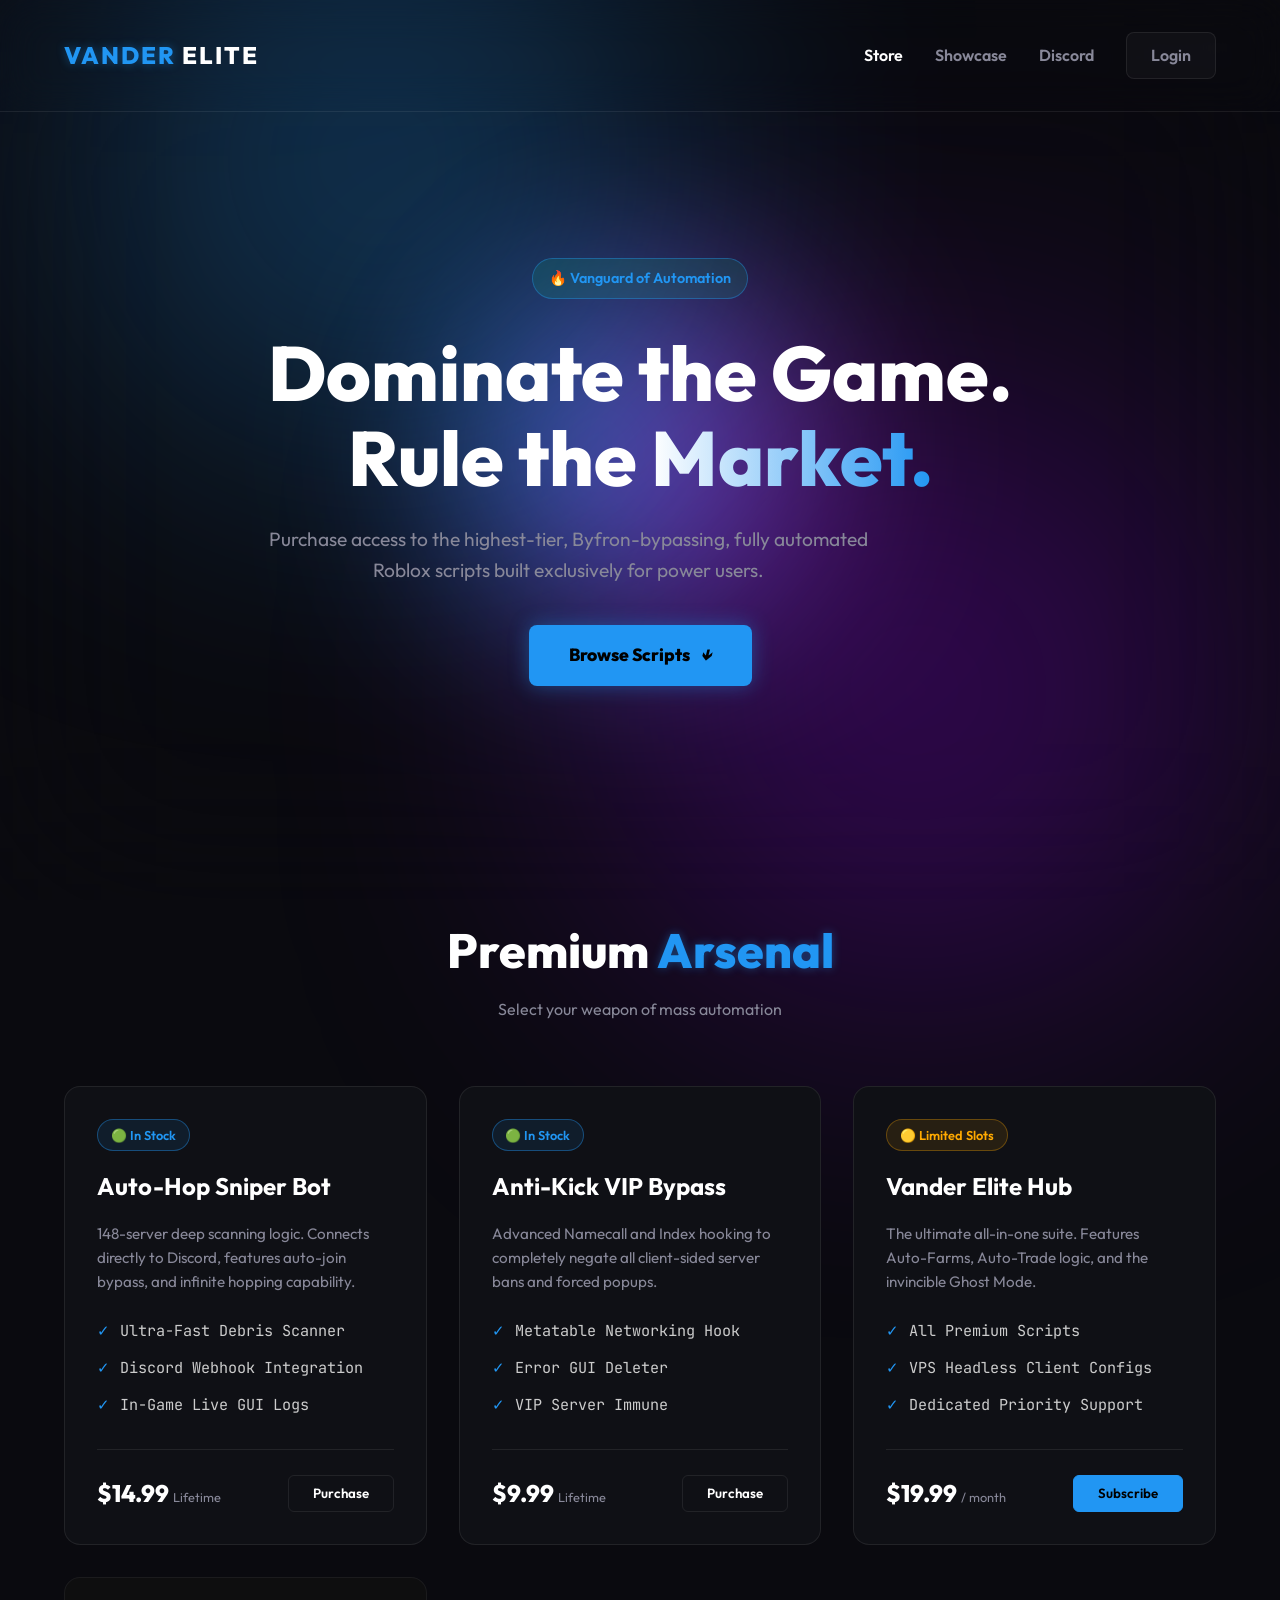
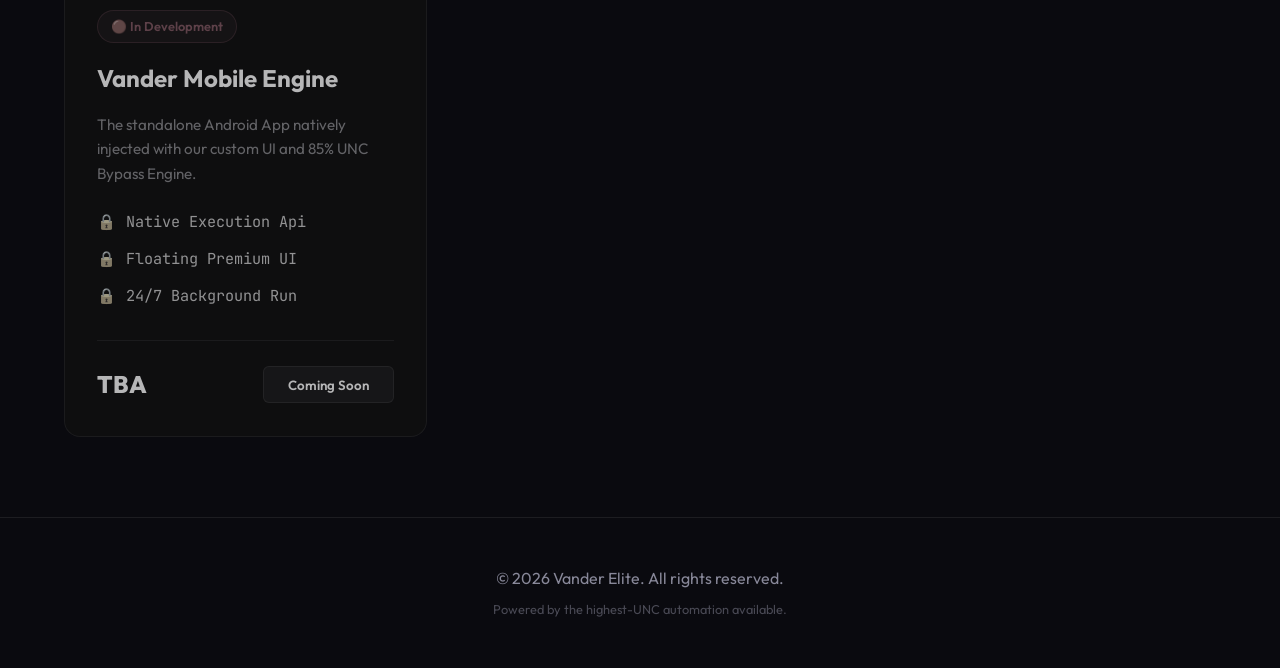
==== index.html @ c8390b29 "Uploaded Vander Store website" ====
<!DOCTYPE html>
<html lang="en">

<head>
    <meta charset="UTF-8">
    <meta name="viewport" content="width=device-width, initial-scale=1.0">
    <title>Vander Elite | Premium Scripts</title>
    <link rel="stylesheet" href="style.css">
    <link
        href="https://fonts.googleapis.com/css2?family=Outfit:wght@300;400;600;800&family=JetBrains+Mono:wght@400;700&display=swap"
        rel="stylesheet">
</head>

<body>

    <!-- Dynamic Background Elements -->
    <div id="blob"></div>
    <div id="blur"></div>

    <div class="bg-orb orb-1"></div>
    <div class="bg-orb orb-2"></div>

    <nav class="navbar">
        <div class="nav-logo">
            <span class="highlight">VANDER</span> ELITE
        </div>
        <div class="nav-links">
            <a href="#" class="active">Store</a>
            <a href="#">Showcase</a>
            <a href="#">Discord</a>
            <a href="#" class="btn-login">Login</a>
        </div>
    </nav>

    <header class="hero">
        <div class="hero-content">
            <div class="badge">🔥 Vanguard of Automation</div>
            <h1>Dominate the Game. <br> Rule the <span class="gradient-text">Market.</span></h1>
            <p>Purchase access to the highest-tier, Byfron-bypassing, fully automated Roblox scripts built exclusively
                for power users.</p>
            <div class="hero-buttons">
                <a href="#store" class="btn-primary">Browse Scripts <i class="arrow">↓</i></a>
            </div>
        </div>
    </header>

    <section id="store" class="store-section">
        <div class="section-title">
            <h2>Premium <span class="highlight">Arsenal</span></h2>
            <p>Select your weapon of mass automation</p>
        </div>

        <div class="script-grid">
            <!-- Product Card 1 -->
            <div class="script-card">
                <div class="card-glow"></div>
                <div class="card-content">
                    <div class="card-header">
                        <span class="status pulse">🟢 In Stock</span>
                        <h3>Auto-Hop Sniper Bot</h3>
                    </div>
                    <p class="description">148-server deep scanning logic. Connects directly to Discord, features
                        auto-join bypass, and infinite hopping capability.</p>
                    <ul class="features">
                        <li><span>✓</span> Ultra-Fast Debris Scanner</li>
                        <li><span>✓</span> Discord Webhook Integration</li>
                        <li><span>✓</span> In-Game Live GUI Logs</li>
                    </ul>
                    <div class="card-footer">
                        <span class="price">$14.99 <small>Lifetime</small></span>
                        <button class="btn-buy">Purchase</button>
                    </div>
                </div>
            </div>

            <!-- Product Card 2 -->
            <div class="script-card">
                <div class="card-glow"></div>
                <div class="card-content">
                    <div class="card-header">
                        <span class="status pulse">🟢 In Stock</span>
                        <h3>Anti-Kick VIP Bypass</h3>
                    </div>
                    <p class="description">Advanced Namecall and Index hooking to completely negate all client-sided
                        server bans and forced popups.</p>
                    <ul class="features">
                        <li><span>✓</span> Metatable Networking Hook</li>
                        <li><span>✓</span> Error GUI Deleter</li>
                        <li><span>✓</span> VIP Server Immune</li>
                    </ul>
                    <div class="card-footer">
                        <span class="price">$9.99 <small>Lifetime</small></span>
                        <button class="btn-buy">Purchase</button>
                    </div>
                </div>
            </div>

            <!-- Product Card 3 -->
            <div class="script-card premium">
                <div class="card-glow"></div>
                <div class="card-content">
                    <div class="card-header">
                        <span class="status warning">🟡 Limited Slots</span>
                        <h3>Vander Elite Hub</h3>
                    </div>
                    <p class="description">The ultimate all-in-one suite. Features Auto-Farms, Auto-Trade logic, and the
                        invincible Ghost Mode.</p>
                    <ul class="features">
                        <li><span>✓</span> All Premium Scripts</li>
                        <li><span>✓</span> VPS Headless Client Configs</li>
                        <li><span>✓</span> Dedicated Priority Support</li>
                    </ul>
                    <div class="card-footer">
                        <span class="price">$19.99 <small>/ month</small></span>
                        <button class="btn-buy premium-btn">Subscribe</button>
                    </div>
                </div>
            </div>

            <!-- Product Card 4 -->
            <div class="script-card locked">
                <div class="card-glow"></div>
                <div class="card-content">
                    <div class="card-header">
                        <span class="status red">🔴 In Development</span>
                        <h3>Vander Mobile Engine</h3>
                    </div>
                    <p class="description">The standalone Android App natively injected with our custom UI and 85% UNC
                        Bypass Engine.</p>
                    <ul class="features">
                        <li><span>🔒</span> Native Execution Api</li>
                        <li><span>🔒</span> Floating Premium UI</li>
                        <li><span>🔒</span> 24/7 Background Run</li>
                    </ul>
                    <div class="card-footer">
                        <span class="price">TBA</span>
                        <button class="btn-buy disabled">Coming Soon</button>
                    </div>
                </div>
            </div>

        </div>
    </section>

    <footer>
        <div class="footer-content">
            <p>&copy; 2026 Vander Elite. All rights reserved.</p>
            <p class="disclaimer">Powered by the highest-UNC automation available.</p>
        </div>
    </footer>

    <script src="script.js"></script>
</body>

</html>
---- style.css ----
:root {
    --bg-main: #0a0a0f;
    --bg-secondary: #0f1015;
    --primary: #2196f3;
    --primary-glow: rgba(33, 150, 243, 0.4);
    --secondary: #9c27b0;
    --text-main: #ffffff;
    --text-muted: #888899;
    --glass-bg: rgba(255, 255, 255, 0.03);
    --glass-border: rgba(255, 255, 255, 0.08);
    --font-heading: 'Outfit', sans-serif;
    --font-mono: 'JetBrains Mono', monospace;
}

* {
    margin: 0;
    padding: 0;
    box-sizing: border-box;
}

body {
    background-color: var(--bg-main);
    color: var(--text-main);
    font-family: var(--font-heading);
    overflow-x: hidden;
    line-height: 1.6;
}

/* Mouse Blob Follower */
#blob {
    background-color: white;
    height: 350px;
    aspect-ratio: 1;
    position: fixed;
    left: 50%;
    top: 50%;
    translate: -50% -50%;
    border-radius: 50%;
    background: linear-gradient(to right, var(--primary), var(--secondary));
    animation: rotate 20s infinite;
    opacity: 0.8;
    z-index: -2;
}

#blur {
    height: 100vh;
    width: 100vw;
    position: fixed;
    z-index: -1;
    backdrop-filter: blur(100px);
}

@keyframes rotate {
    from {
        rotate: 0deg;
    }

    50% {
        scale: 1 1.5;
    }

    to {
        rotate: 360deg;
    }
}

/* Background Animated Orbs */
.bg-orb {
    position: absolute;
    border-radius: 50%;
    filter: blur(150px);
    z-index: -1;
    animation: float 20s infinite alternate ease-in-out;
}

.orb-1 {
    top: -10%;
    left: 10%;
    width: 500px;
    height: 500px;
    background: var(--primary-glow);
}

.orb-2 {
    bottom: -10%;
    right: 5%;
    width: 600px;
    height: 600px;
    background: rgba(157, 0, 255, 0.3);
    animation-delay: -5s;
}

@keyframes float {
    0% {
        transform: translateY(0px) scale(1);
    }

    100% {
        transform: translateY(50px) scale(1.1);
    }
}

/* Navbar */
.navbar {
    display: flex;
    justify-content: space-between;
    align-items: center;
    padding: 2rem 5%;
    backdrop-filter: blur(20px);
    border-bottom: 1px solid var(--glass-border);
    position: sticky;
    top: 0;
    z-index: 100;
}

.nav-logo {
    font-size: 1.5rem;
    font-weight: 800;
    letter-spacing: 2px;
}

.highlight {
    color: var(--primary);
    text-shadow: 0 0 10px var(--primary-glow);
}

.nav-links {
    display: flex;
    gap: 2rem;
    align-items: center;
}

.nav-links a {
    color: var(--text-muted);
    text-decoration: none;
    font-weight: 600;
    transition: 0.3s;
}

.nav-links a:hover,
.nav-links a.active {
    color: var(--text-main);
}

.btn-login {
    background: var(--glass-bg);
    border: 1px solid var(--glass-border);
    padding: 0.6rem 1.5rem;
    border-radius: 8px;
    color: var(--text-main);
    transition: 0.3s ease;
}

.btn-login:hover {
    background: rgba(255, 255, 255, 0.1);
    box-shadow: 0 0 15px rgba(255, 255, 255, 0.1);
}

/* Hero Section */
.hero {
    display: flex;
    flex-direction: column;
    align-items: center;
    justify-content: center;
    height: 80vh;
    text-align: center;
    padding: 0 20px;
}

.badge {
    background: rgba(0, 255, 136, 0.1);
    border: 1px solid var(--primary-glow);
    color: var(--primary);
    padding: 0.5rem 1rem;
    border-radius: 50px;
    font-weight: 600;
    font-size: 0.9rem;
    margin-bottom: 2rem;
    display: inline-block;
}

.hero h1 {
    font-size: clamp(3rem, 6vw, 5rem);
    line-height: 1.1;
    font-weight: 800;
    margin-bottom: 1.5rem;
}

.gradient-text {
    background: linear-gradient(90deg, #fff, var(--primary));
    -webkit-background-clip: text;
    -webkit-text-fill-color: transparent;
}

.hero p {
    color: var(--text-muted);
    font-size: 1.2rem;
    max-width: 600px;
    margin-bottom: 2.5rem;
}

.btn-primary {
    background: var(--primary);
    color: #000;
    text-decoration: none;
    padding: 1rem 2.5rem;
    font-weight: 800;
    border-radius: 8px;
    font-size: 1.1rem;
    transition: 0.3s;
    box-shadow: 0 0 20px var(--primary-glow);
    display: inline-flex;
    align-items: center;
    gap: 10px;
}

.btn-primary:hover {
    transform: translateY(-3px) scale(1.05);
    box-shadow: 0 0 30px rgba(33, 150, 243, 0.6);
}

/* Store Section */
.store-section {
    padding: 5rem 5%;
}

.section-title {
    text-align: center;
    margin-bottom: 4rem;
}

.section-title h2 {
    font-size: 3rem;
    font-weight: 800;
}

.section-title p {
    color: var(--text-muted);
    margin-top: 0.5rem;
}

.script-grid {
    display: grid;
    grid-template-columns: repeat(auto-fit, minmax(320px, 1fr));
    gap: 2rem;
    max-width: 1300px;
    margin: 0 auto;
}

.script-card {
    background: var(--bg-secondary);
    border: 1px solid var(--glass-border);
    border-radius: 16px;
    padding: 2rem;
    position: relative;
    transition: 0.4s cubic-bezier(0.175, 0.885, 0.32, 1.275);
    display: flex;
    flex-direction: column;
    overflow: hidden;
}

.script-card::before {
    content: '';
    position: absolute;
    top: 0;
    left: 0;
    width: 100%;
    height: 100%;
    background: radial-gradient(800px circle at var(--mouse-x, 50%) var(--mouse-y, 50%), rgba(255, 255, 255, 0.06), transparent 40%);
    opacity: 0;
    transition: opacity 0.3s;
    z-index: 1;
    pointer-events: none;
}

.script-card:hover::before {
    opacity: 1;
}

.script-card:hover {
    transform: translateY(-10px);
    border-color: rgba(255, 255, 255, 0.2);
    box-shadow: 0 15px 30px rgba(0, 0, 0, 0.5);
}

.status {
    font-size: 0.8rem;
    font-weight: 600;
    padding: 0.3rem 0.8rem;
    border-radius: 30px;
    background: rgba(33, 150, 243, 0.1);
    color: var(--primary);
    border: 1px solid var(--primary-glow);
    display: inline-block;
    margin-bottom: 1rem;
}

.status.warning {
    color: #ffaa00;
    background: rgba(255, 170, 0, 0.1);
    border-color: rgba(255, 170, 0, 0.3);
}

.status.red {
    color: #ff3366;
    background: rgba(255, 51, 102, 0.1);
    border-color: rgba(255, 51, 102, 0.3);
}

.script-card h3 {
    font-size: 1.5rem;
    margin-bottom: 1rem;
}

.description {
    color: var(--text-muted);
    font-size: 0.95rem;
    margin-bottom: 1.5rem;
    min-height: 65px;
}

.features {
    list-style: none;
    margin-bottom: 2rem;
    flex-grow: 1;
}

.features li {
    margin-bottom: 0.8rem;
    font-size: 0.95rem;
    display: flex;
    align-items: center;
    gap: 10px;
    color: #ccc;
    font-family: var(--font-mono);
}

.features li span {
    color: var(--primary);
}

.card-footer {
    display: flex;
    justify-content: space-between;
    align-items: center;
    margin-top: auto;
    padding-top: 1.5rem;
    border-top: 1px solid var(--glass-border);
}

.price {
    font-size: 1.5rem;
    font-weight: 800;
    color: var(--text-main);
}

.price small {
    font-size: 0.8rem;
    color: var(--text-muted);
    font-weight: 400;
}

.btn-buy {
    background: transparent;
    color: var(--text-main);
    border: 1px solid var(--glass-border);
    padding: 0.6rem 1.5rem;
    border-radius: 6px;
    font-weight: 600;
    font-family: var(--font-heading);
    cursor: pointer;
    transition: 0.3s;
}

.btn-buy:hover {
    background: var(--text-main);
    color: #000;
}

.premium-btn {
    background: var(--primary);
    color: #000;
    border-color: var(--primary);
}

.premium-btn:hover {
    box-shadow: 0 0 15px var(--primary-glow);
}

.locked {
    opacity: 0.7;
    filter: grayscale(80%);
}

.disabled {
    cursor: not-allowed;
    background: rgba(255, 255, 255, 0.05);
}

.disabled:hover {
    background: rgba(255, 255, 255, 0.05);
    color: var(--text-main);
}

/* Footer */
footer {
    text-align: center;
    padding: 3rem;
    border-top: 1px solid var(--glass-border);
    color: var(--text-muted);
}

.disclaimer {
    font-size: 0.8rem;
    margin-top: 0.5rem;
    opacity: 0.5;
}
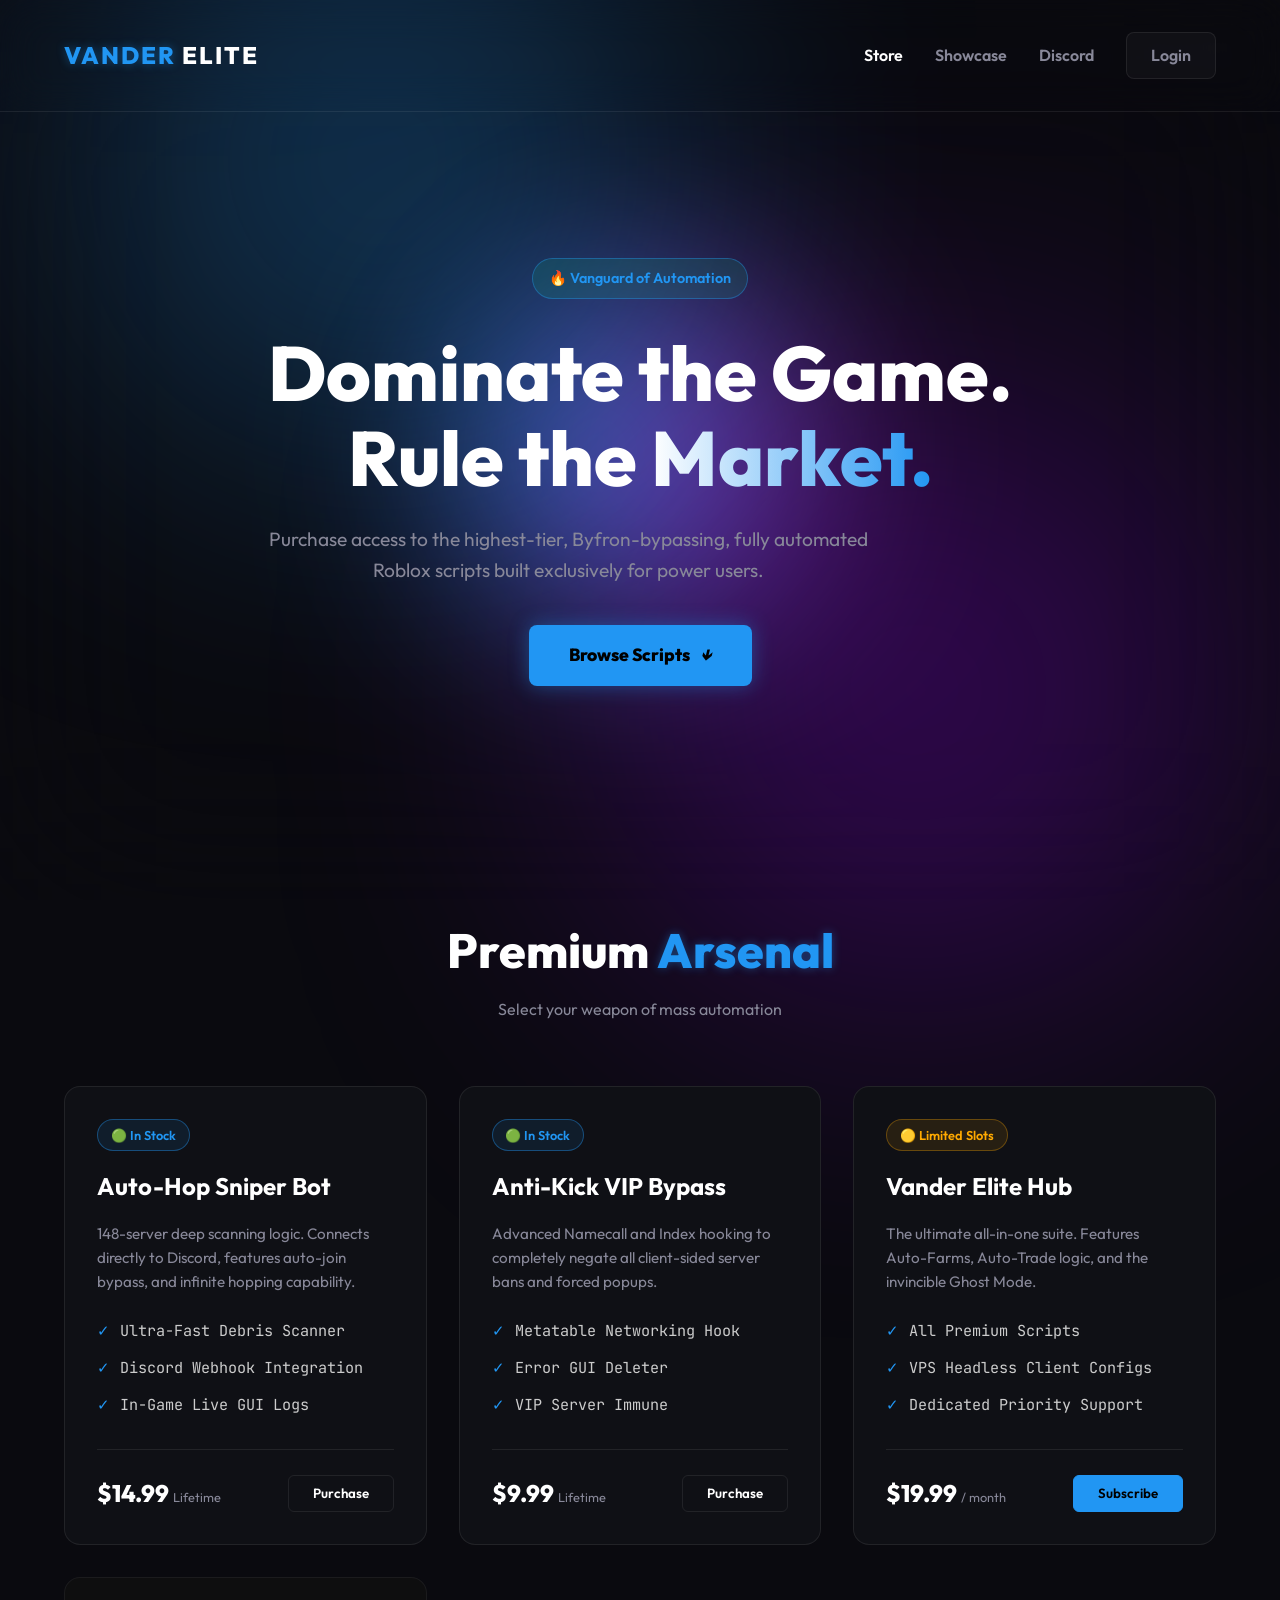
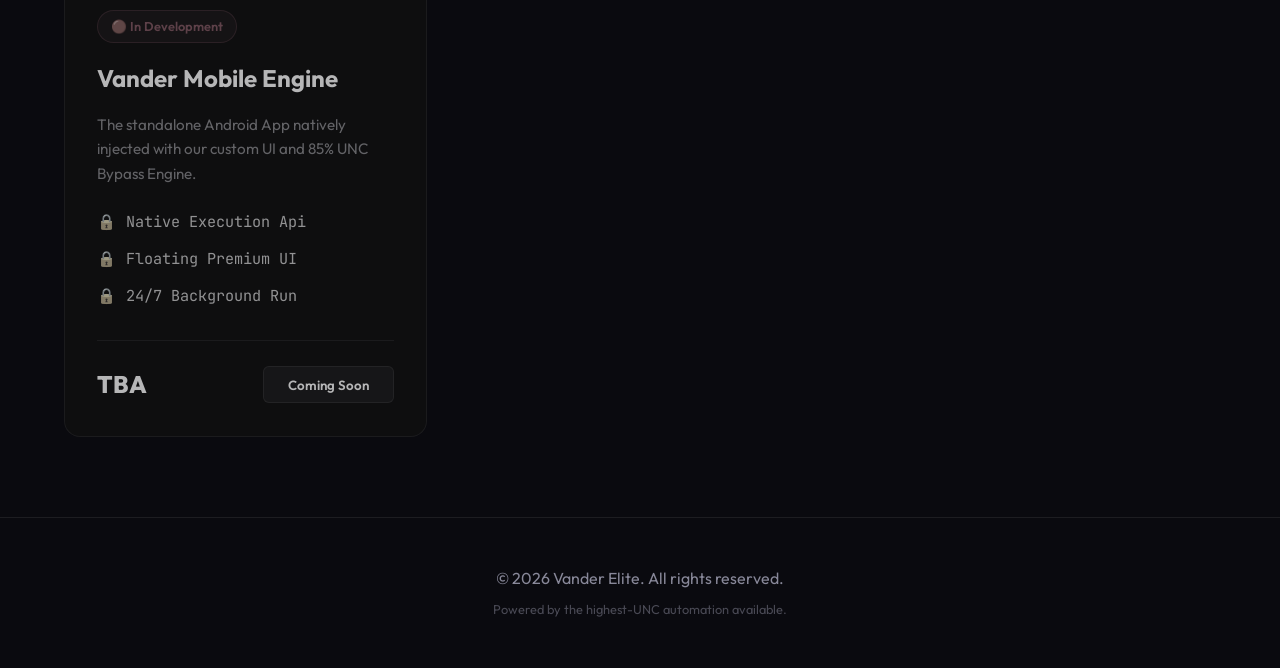
==== commit 2be265a7: "Added Animated Discord Login Modal and Updated Redirect Link" ====
--- a/index.html
+++ b/index.html
@@ -25,10 +25,10 @@
             <span class="highlight">VANDER</span> ELITE
         </div>
         <div class="nav-links">
-            <a href="#" class="active">Store</a>
-            <a href="#">Showcase</a>
-            <a href="#">Discord</a>
-            <a href="#" class="btn-login">Login</a>
+            <a href="#store" class="active">Store</a>
+            <a href="#showcase">Showcase</a>
+            <a href="https://discord.gg/yTX7Nh6r" target="_blank" rel="noopener noreferrer">Discord</a>
+            <a href="#" class="btn-login" id="loginBtn">Login</a>
         </div>
     </nav>
 
@@ -149,6 +149,36 @@
         </div>
     </footer>
 
+    <!-- Animated Login Modal -->
+    <div id="loginModal" class="modal-overlay">
+        <div class="modal-content">
+            <div class="modal-glow"></div>
+            <button id="closeModal" class="btn-close">&times;</button>
+            <h2>Access <span class="highlight">Vander Elite</span></h2>
+            <p class="modal-subtitle">Sync your premium licenses.</p>
+
+            <div class="login-options">
+                <a href="https://discord.gg/yTX7Nh6r" class="btn-discord">
+                    <img src="https://assets-global.website-files.com/6257adef93867e50d84d30e2/636e0a69f118df70ad7828d4_icon_clyde_blurple_RGB.svg"
+                        alt="Discord Logo" class="discord-logo">
+                    Login with Discord
+                </a>
+
+                <div class="divider">
+                    <span>OR</span>
+                </div>
+
+                <form class="email-login">
+                    <input type="text" placeholder="License Key">
+                    <button type="submit" class="btn-primary"
+                        style="width: 100%; justify-content: center; padding: 0.8rem;">Authenticate</button>
+                </form>
+            </div>
+
+            <p class="terms">By logging in, you agree to our <a href="#">Terms of Service</a>.</p>
+        </div>
+    </div>
+
     <script src="script.js"></script>
 </body>
 
--- a/style.css
+++ b/style.css
@@ -414,4 +414,85 @@
     font-size: 0.8rem;
     margin-top: 0.5rem;
     opacity: 0.5;
-}+}
+/* Modal Settings */
+.modal-overlay {
+    position: fixed;
+    top: 0; left: 0; width: 100%; height: 100%;
+    background: rgba(0, 0, 0, 0.7);
+    backdrop-filter: blur(15px);
+    display: flex;
+    justify-content: center;
+    align-items: center;
+    z-index: 1000;
+    opacity: 0;
+    pointer-events: none;
+    transition: 0.4s ease;
+}
+.modal-overlay.active {
+    opacity: 1;
+    pointer-events: all;
+}
+.modal-content {
+    background: var(--bg-secondary);
+    border: 1px solid var(--glass-border);
+    padding: 3rem;
+    border-radius: 20px;
+    width: 90%;
+    max-width: 450px;
+    position: relative;
+    text-align: center;
+    transform: translateY(50px) scale(0.9);
+    transition: 0.4s cubic-bezier(0.175, 0.885, 0.32, 1.275);
+    box-shadow: 0 30px 60px rgba(0,0,0,0.6);
+    overflow: hidden;
+}
+.modal-overlay.active .modal-content {
+    transform: translateY(0) scale(1);
+}
+.modal-content h2 { margin-bottom: 0.5rem; }
+.modal-subtitle { color: var(--text-muted); margin-bottom: 2rem; }
+.btn-close {
+    position: absolute; top: 15px; right: 20px; background: none; border: none;
+    color: var(--text-muted); font-size: 2rem; cursor: pointer; transition: 0.3s;
+}
+.btn-close:hover { color: #ff3366; }
+.btn-discord {
+    background: #5865F2;
+    color: white;
+    text-decoration: none;
+    padding: 1rem;
+    border-radius: 8px;
+    display: flex;
+    justify-content: center;
+    align-items: center;
+    gap: 12px;
+    font-weight: 700;
+    width: 100%;
+    transition: 0.3s;
+    font-size: 1.1rem;
+}
+.btn-discord:hover {
+    background: #4752C4;
+    box-shadow: 0 0 20px rgba(88, 101, 242, 0.5);
+    transform: translateY(-2px);
+}
+.discord-logo { width: 24px; height: 24px; }
+.divider {
+    margin: 2rem 0; color: var(--text-muted);
+    display: flex; align-items: center; text-transform: uppercase; font-size: 0.8rem;
+}
+.divider::before, .divider::after {
+    content: ""; flex: 1; border-bottom: 1px solid var(--glass-border); margin: 0 10px;
+}
+.email-login input {
+    width: 100%; padding: 1rem; margin-bottom: 1rem; border-radius: 8px;
+    background: var(--bg-main); border: 1px solid var(--glass-border);
+    color: var(--text-main); font-family: var(--font-mono); font-size: 1rem;
+}
+.email-login input:focus {
+    outline: none; border-color: var(--primary); box-shadow: 0 0 10px var(--primary-glow);
+}
+.terms { margin-top: 1.5rem; font-size: 0.8rem; color: var(--text-muted); }
+.terms a { color: var(--primary); text-decoration: none; }
+
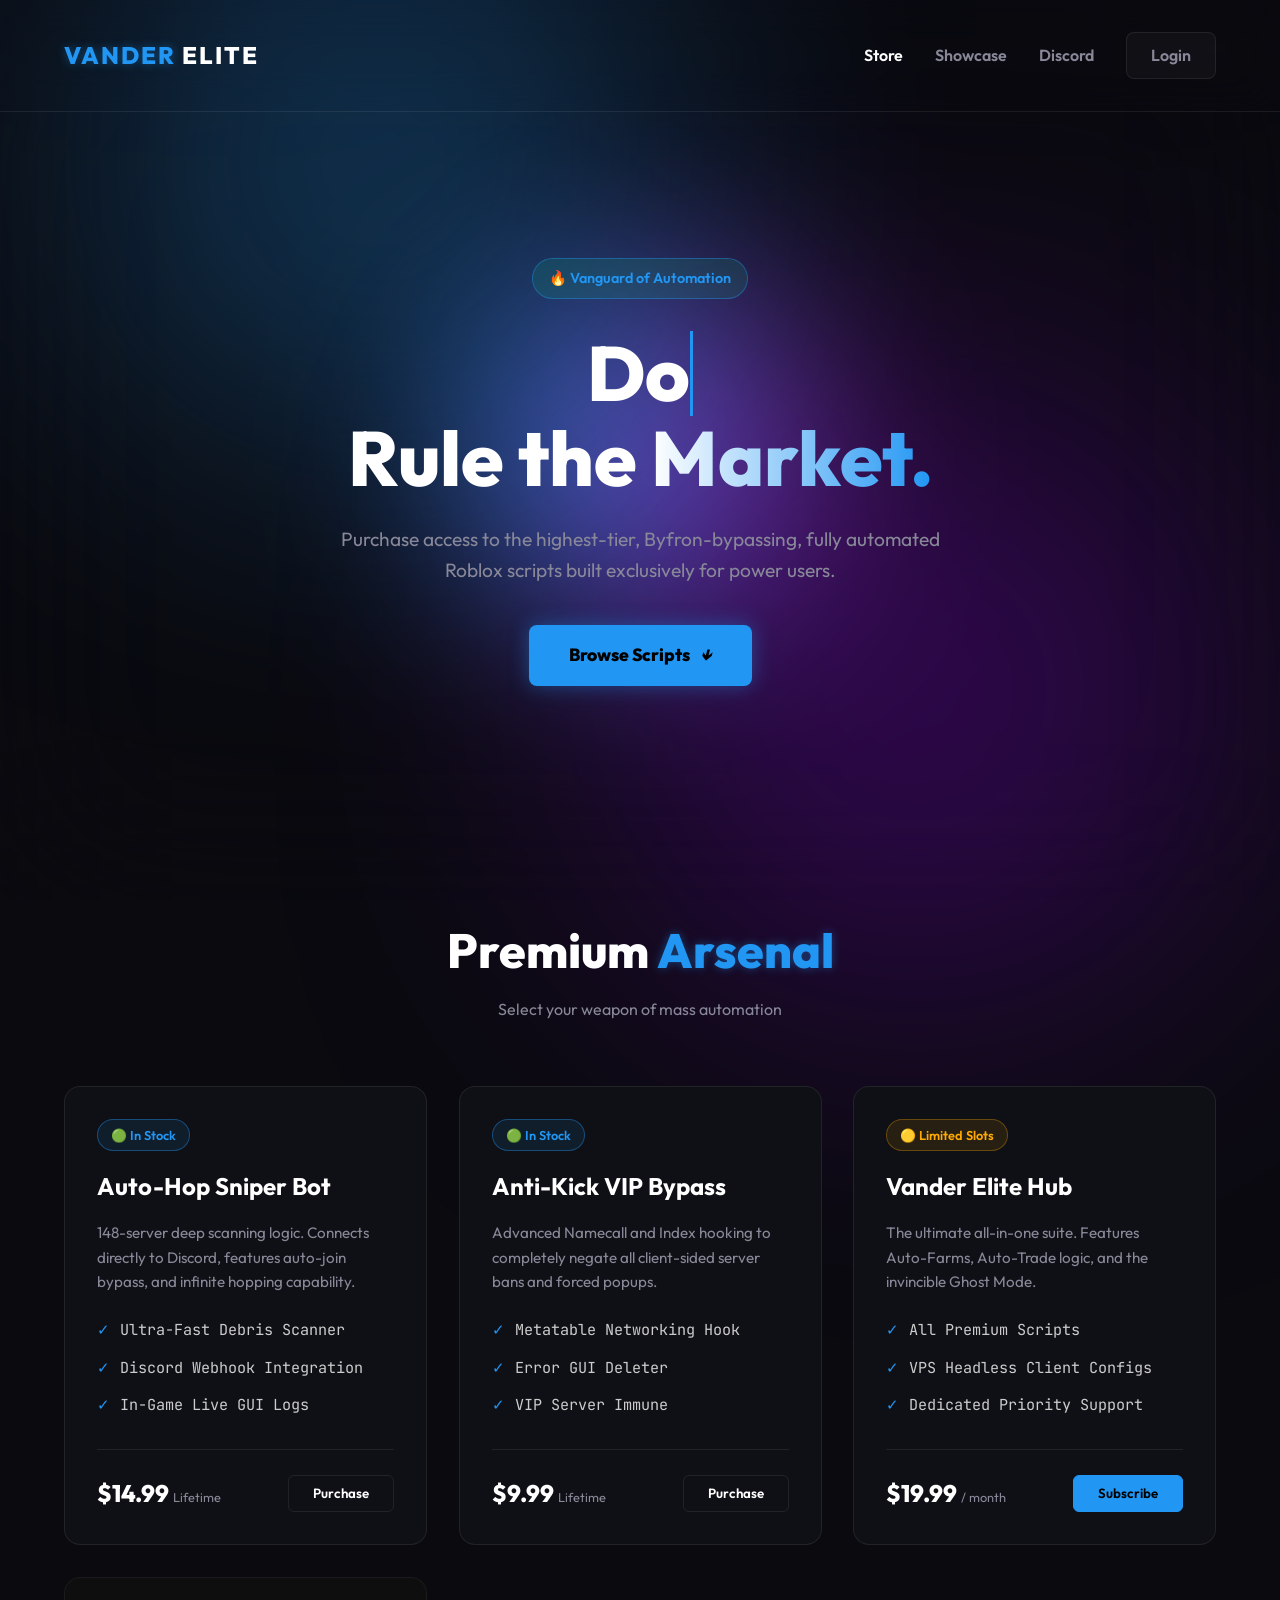
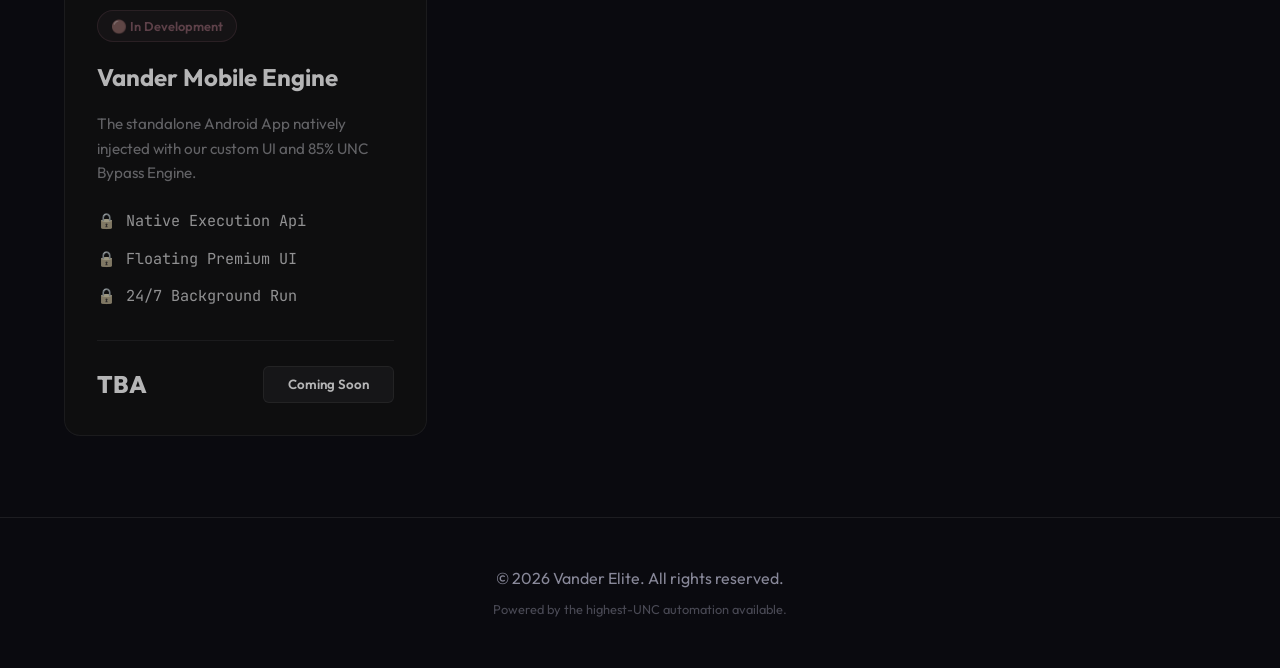
==== commit 201bed80: "Added extreme animation suite - 3D Tilt, Scroll Reveal, and Typewriter" ====
--- a/index.html
+++ b/index.html
@@ -33,9 +33,10 @@
     </nav>
 
     <header class="hero">
-        <div class="hero-content">
+        <div class="hero-content reveal">
             <div class="badge">🔥 Vanguard of Automation</div>
-            <h1>Dominate the Game. <br> Rule the <span class="gradient-text">Market.</span></h1>
+            <h1><span id="typewriter">Dominate the Game.</span> <br> Rule the <span class="gradient-text">Market.</span>
+            </h1>
             <p>Purchase access to the highest-tier, Byfron-bypassing, fully automated Roblox scripts built exclusively
                 for power users.</p>
             <div class="hero-buttons">
@@ -45,12 +46,12 @@
     </header>
 
     <section id="store" class="store-section">
-        <div class="section-title">
+        <div class="section-title reveal">
             <h2>Premium <span class="highlight">Arsenal</span></h2>
             <p>Select your weapon of mass automation</p>
         </div>
 
-        <div class="script-grid">
+        <div class="script-grid reveal">
             <!-- Product Card 1 -->
             <div class="script-card">
                 <div class="card-glow"></div>
@@ -158,7 +159,7 @@
             <p class="modal-subtitle">Sync your premium licenses.</p>
 
             <div class="login-options">
-                <a href="https://discord.gg/yTX7Nh6r" class="btn-discord">
+                <a href="https://discord.gg/yTX7Nh6r" target="_blank" class="btn-discord shine-fx">
                     <img src="https://assets-global.website-files.com/6257adef93867e50d84d30e2/636e0a69f118df70ad7828d4_icon_clyde_blurple_RGB.svg"
                         alt="Discord Logo" class="discord-logo">
                     Login with Discord
--- a/style.css
+++ b/style.css
@@ -496,3 +496,55 @@
 .terms { margin-top: 1.5rem; font-size: 0.8rem; color: var(--text-muted); }
 .terms a { color: var(--primary); text-decoration: none; }
 
+
+/* Scroll Reveal & Animations */
+.reveal {
+    opacity: 0;
+    transform: translateY(40px);
+    transition: all 0.8s cubic-bezier(0.175, 0.885, 0.32, 1.275);
+}
+.reveal.active {
+    opacity: 1;
+    transform: translateY(0);
+}
+
+/* 3D Tilt Effect on Cards */
+.script-card {
+    will-change: transform, box-shadow;
+    transform-style: preserve-3d;
+}
+
+/* Button Shine Sweep Effect */
+.shine-fx, .btn-primary {
+    position: relative;
+    overflow: hidden;
+}
+.shine-fx::before, .btn-primary::before {
+    content: "";
+    position: absolute;
+    top: 0; left: -100%;
+    width: 50%; height: 100%;
+    background: linear-gradient(to right, transparent, rgba(255, 255, 255, 0.3), transparent);
+    transform: skewX(-20deg);
+    animation: shineSweep 4s infinite;
+}
+@keyframes shineSweep {
+    0% { left: -100%; }
+    20% { left: 200%; }
+    100% { left: 200%; }
+}
+
+/* Custom Typewriter Caret */
+#typewriter {
+    border-right: 3px solid var(--primary);
+    white-space: nowrap;
+    overflow: hidden;
+    display: inline-block;
+    vertical-align: bottom;
+    animation: blinkCaret 0.75s step-end infinite;
+}
+@keyframes blinkCaret {
+    from, to { border-color: transparent }
+    50% { border-color: var(--primary) }
+}
+
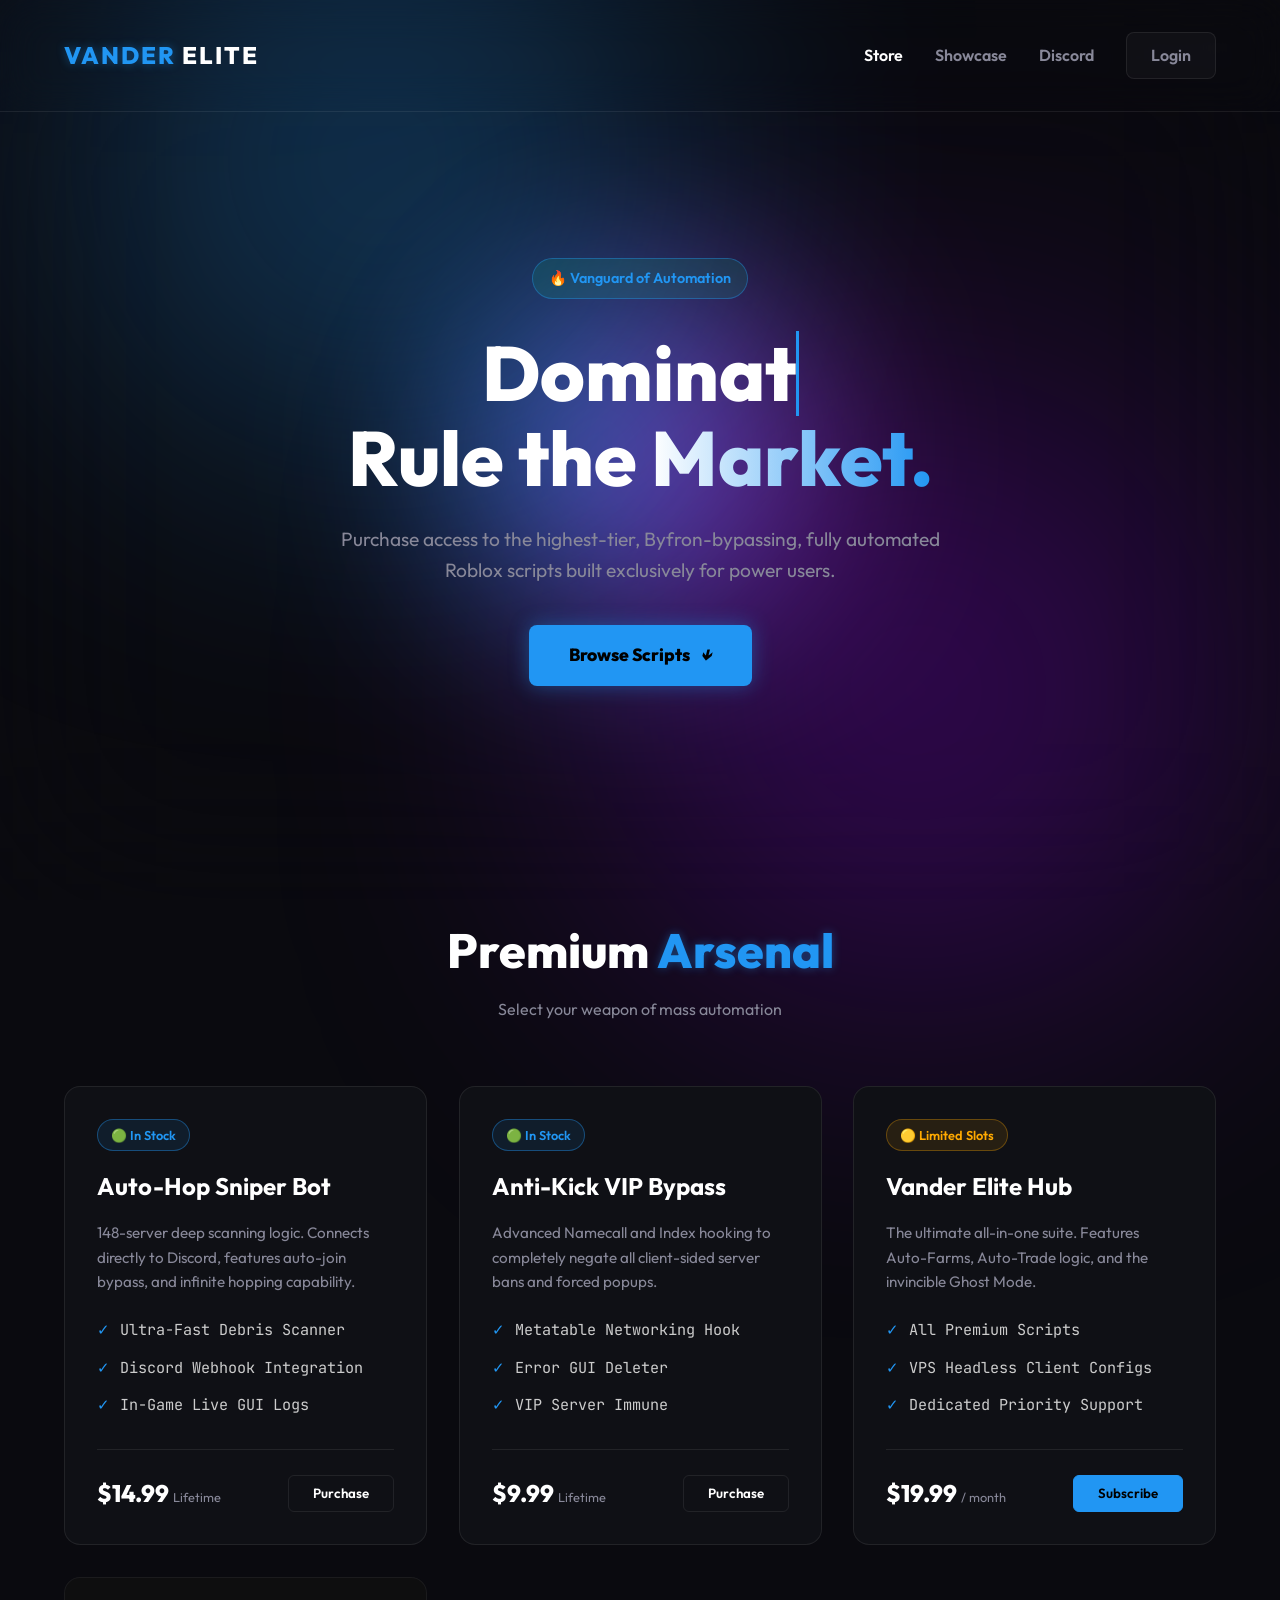
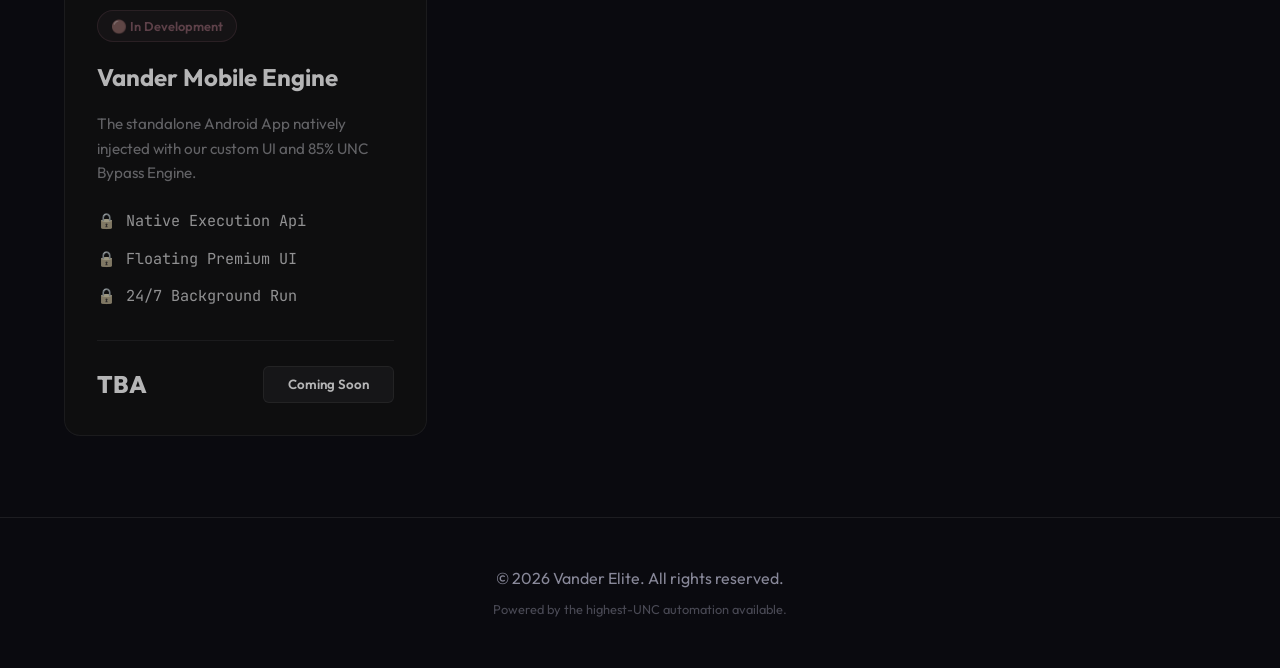
==== commit 2b61c2b3: "Massive Visual Upgrade: Mobile Responsiveness, Fixed PC Login Clicks, Embedded Particles.js constell" ====
--- a/index.html
+++ b/index.html
@@ -14,15 +14,22 @@
 <body>
 
     <!-- Dynamic Background Elements -->
+    <!-- Dynamic Background Elements -->
+    <div id="particles-js"></div>
     <div id="blob"></div>
-    <div id="blur"></div>
+    <div id="blur" style="pointer-events: none;"></div>
 
-    <div class="bg-orb orb-1"></div>
-    <div class="bg-orb orb-2"></div>
+    <div class="bg-orb orb-1" style="pointer-events: none;"></div>
+    <div class="bg-orb orb-2" style="pointer-events: none;"></div>
 
     <nav class="navbar">
         <div class="nav-logo">
             <span class="highlight">VANDER</span> ELITE
+        </div>
+        <div class="menu-toggle" id="mobile-menu">
+            <span class="bar"></span>
+            <span class="bar"></span>
+            <span class="bar"></span>
         </div>
         <div class="nav-links">
             <a href="#store" class="active">Store</a>
@@ -180,6 +187,8 @@
         </div>
     </div>
 
+    <!-- Particles.js Integration for extra animation depth -->
+    <script src="https://cdn.jsdelivr.net/particles.js/2.0.0/particles.min.js"></script>
     <script src="script.js"></script>
 </body>
 
--- a/style.css
+++ b/style.css
@@ -548,3 +548,50 @@
     50% { border-color: var(--primary) }
 }
 
+
+/* Fix unclickable elements caused by backgrounds */
+#blur, #blob, .bg-orb {
+    pointer-events: none;
+}
+
+/* Mobile Nav Menu Styles */
+.menu-toggle {
+    display: none;
+    flex-direction: column;
+    cursor: pointer;
+    z-index: 1001;
+}
+.menu-toggle .bar {
+    width: 25px; height: 3px; background-color: var(--text-main);
+    margin: 4px 0; transition: 0.3s ease; border-radius: 2px;
+}
+.menu-toggle.is-active .bar:nth-child(1) { transform: translateY(11px) rotate(45deg); }
+.menu-toggle.is-active .bar:nth-child(2) { opacity: 0; }
+.menu-toggle.is-active .bar:nth-child(3) { transform: translateY(-11px) rotate(-45deg); }
+
+/* Mobile Responsiveness */
+@media screen and (max-width: 768px) {
+    .menu-toggle { display: flex; }
+    .nav-links {
+        position: fixed; top: 0; right: -100%; height: 100vh; width: 70%;
+        background: rgba(15, 16, 21, 0.95); backdrop-filter: blur(20px);
+        flex-direction: column; justify-content: center; align-items: center;
+        transition: 0.5s cubic-bezier(0.175, 0.885, 0.32, 1.275);
+        border-left: 1px solid var(--glass-border); gap: 3rem; z-index: 999;
+    }
+    .nav-links.active { right: 0; }
+    .nav-links a { font-size: 1.5rem; }
+    .hero h1 { font-size: clamp(2rem, 8vw, 3rem); margin-top: 1rem;}
+    .hero { height: auto; padding: 150px 20px 100px; }
+    .btn-login { margin-top: 1rem; }
+    /* Modal responsive */
+    .modal-content { padding: 2rem; width: 95%; max-width: 400px; }
+    .btn-discord { font-size: 1rem; padding: 0.8rem; }
+}
+
+/* Floating Particles wrapper */
+#particles-js {
+    position: fixed; width: 100vw; height: 100vh;
+    top: 0; left: 0; z-index: -1; pointer-events: none;
+}
+
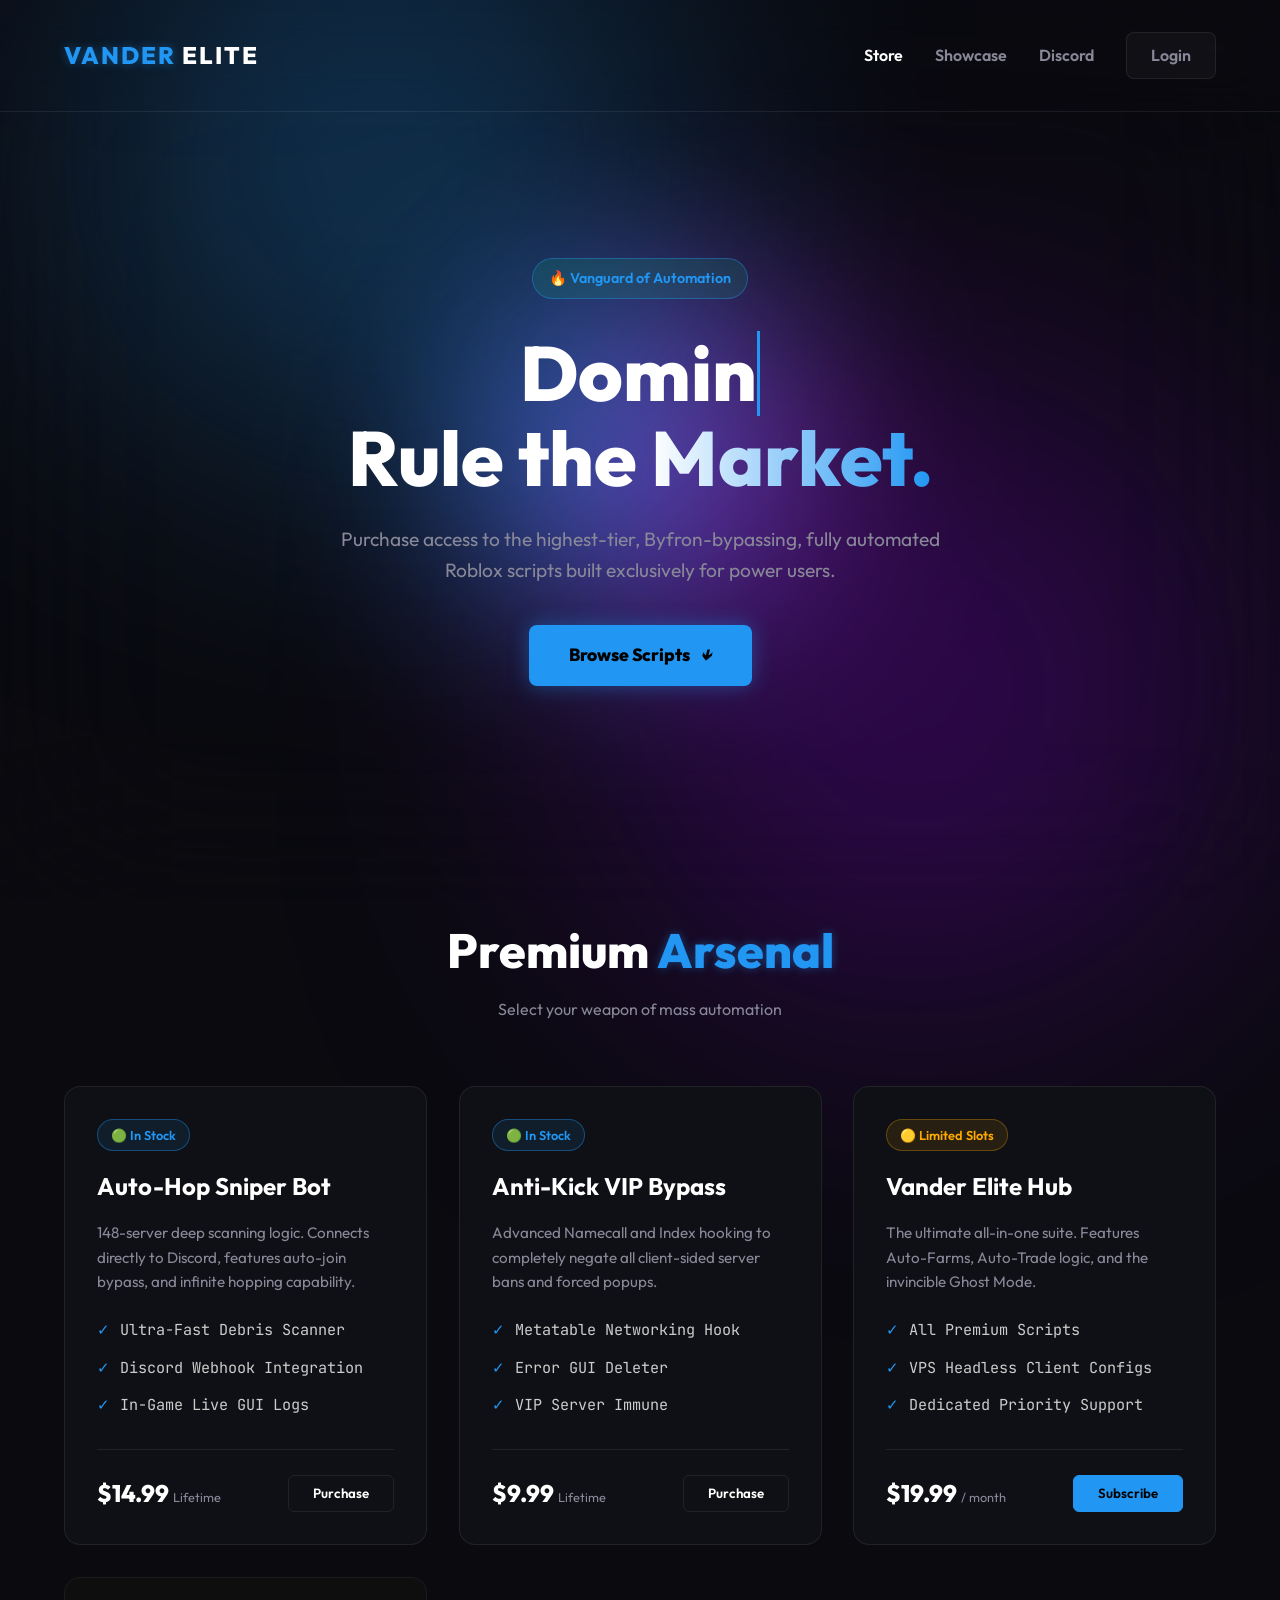
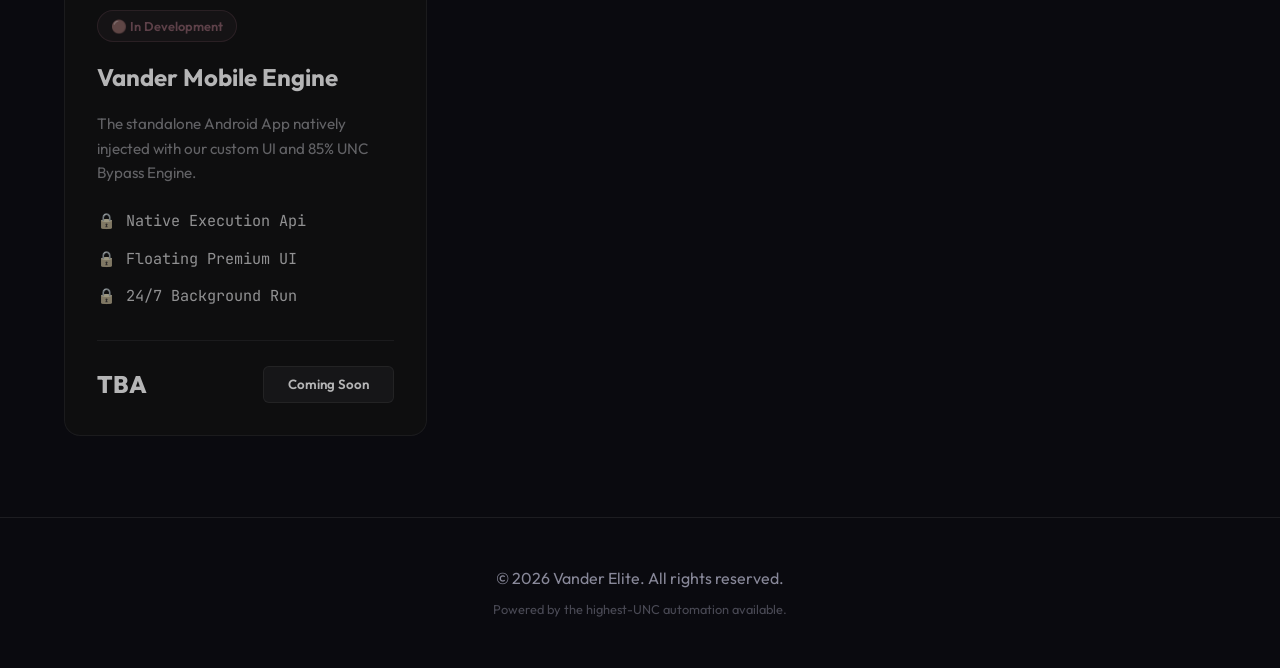
==== commit 5ee143bb: "Added Advanced Custom Checkout App supporting multiple gateways" ====
--- a/index.html
+++ b/index.html
@@ -76,7 +76,8 @@
                     </ul>
                     <div class="card-footer">
                         <span class="price">$14.99 <small>Lifetime</small></span>
-                        <button class="btn-buy">Purchase</button>
+                        <button class="btn-buy purchase-btn" data-name="Anti-Kick VIP Bypass"
+                            data-price="9.99">Purchase</button>
                     </div>
                 </div>
             </div>
@@ -98,7 +99,8 @@
                     </ul>
                     <div class="card-footer">
                         <span class="price">$9.99 <small>Lifetime</small></span>
-                        <button class="btn-buy">Purchase</button>
+                        <button class="btn-buy purchase-btn" data-name="Anti-Kick VIP Bypass"
+                            data-price="9.99">Purchase</button>
                     </div>
                 </div>
             </div>
@@ -120,7 +122,8 @@
                     </ul>
                     <div class="card-footer">
                         <span class="price">$19.99 <small>/ month</small></span>
-                        <button class="btn-buy premium-btn">Subscribe</button>
+                        <button class="btn-buy premium-btn purchase-btn" data-name="Vander Elite Hub"
+                            data-price="19.99/mo">Subscribe</button>
                     </div>
                 </div>
             </div>
@@ -183,13 +186,50 @@
                 </form>
             </div>
 
-            <p class="terms">By logging in, you agree to our <a href="#">Terms of Service</a>.</p>
-        </div>
-    </div>
-
-    <!-- Particles.js Integration for extra animation depth -->
-    <script src="https://cdn.jsdelivr.net/particles.js/2.0.0/particles.min.js"></script>
-    <script src="script.js"></script>
+        </div>
+
+        <!-- Advanced Checkout Application -->
+        <div id="checkoutModal" class="modal-overlay checkout-overlay">
+            <div class="checkout-app">
+                <div class="checkout-header">
+                    <h3><span class="highlight">VANDER</span> SECURE PAY</h3>
+                    <button id="closeCheckout" class="btn-close">&times;</button>
+                </div>
+
+                <div class="checkout-body">
+                    <div class="order-summary">
+                        <p class="summary-label">ORDER SUMMARY</p>
+                        <h2 id="checkout-item-name">Premium Script</h2>
+                        <h1 id="checkout-item-price" class="gradient-text">$0.00</h1>
+                        <div class="security-badge">🔒 End-to-End Encrypted</div>
+                    </div>
+
+                    <div class="payment-methods">
+                        <p class="method-label">SELECT PAYMENT VAULT</p>
+                        <div class="method-grid">
+                            <button class="pay-btn crypto"><img
+                                    src="https://cryptologos.cc/logos/bitcoin-btc-logo.svg?v=026" alt="Crypto">
+                                Crypto</button>
+                            <button class="pay-btn cashapp"><img
+                                    src="https://upload.wikimedia.org/wikipedia/commons/c/c5/Square_Cash_app_logo.svg"
+                                    alt="CashApp"> CashApp</button>
+                            <button class="pay-btn applepay"><img
+                                    src="https://upload.wikimedia.org/wikipedia/commons/b/b0/Apple_Pay_logo.svg"
+                                    alt="Apple Pay"> Apple Pay</button>
+                            <button class="pay-btn card"><img
+                                    src="https://upload.wikimedia.org/wikipedia/commons/b/ba/Stripe_Logo%2C_revised_2016.svg"
+                                    alt="Card"> Card</button>
+                        </div>
+                    </div>
+
+                    <button class="btn-generate-invoice shine-fx">GENERATE INVOICE ⚡</button>
+                </div>
+            </div>
+        </div>
+
+        <!-- Particles.js Integration for extra animation depth -->
+        <script src="https://cdn.jsdelivr.net/particles.js/2.0.0/particles.min.js"></script>
+        <script src="script.js"></script>
 </body>
 
 </html>
--- a/style.css
+++ b/style.css
@@ -595,3 +595,59 @@
     top: 0; left: 0; z-index: -1; pointer-events: none;
 }
 
+
+/* Checkout Application Terminal */
+.checkout-overlay {
+    background: rgba(4, 5, 8, 0.85); backdrop-filter: blur(25px);
+}
+.checkout-app {
+    background: linear-gradient(135deg, rgba(15, 16, 21, 0.95), rgba(5, 6, 8, 0.98));
+    border: 1px solid var(--primary-glow);
+    border-radius: 20px;
+    width: 95%; max-width: 500px;
+    position: relative; overflow: hidden;
+    box-shadow: 0 40px 100px rgba(0,0,0,0.8), inset 0 0 20px rgba(33, 150, 243, 0.1);
+    transform: translateY(100px) scale(0.9); transition: 0.5s cubic-bezier(0.175, 0.885, 0.32, 1.275);
+}
+.checkout-overlay.active .checkout-app { transform: translateY(0) scale(1); }
+.checkout-header {
+    background: rgba(0,0,0,0.5); padding: 1.5rem; border-bottom: 1px solid var(--glass-border);
+    display: flex; justify-content: space-between; align-items: center; position: relative;
+}
+.checkout-header::before {
+    content: ""; position: absolute; bottom: -1px; left: 0; height: 1px; width: 100%;
+    background: linear-gradient(90deg, transparent, var(--primary), transparent);
+}
+.checkout-body { padding: 2rem; }
+.order-summary {
+    background: rgba(255,255,255,0.02); padding: 1.5rem; border-radius: 12px;
+    border: 1px solid var(--glass-border); text-align: center; margin-bottom: 2rem;
+}
+.summary-label, .method-label {
+    font-size: 0.75rem; color: var(--text-muted); letter-spacing: 2px;
+    margin-bottom: 0.5rem; font-weight: 700;
+}
+#checkout-item-name { font-size: 1.5rem; margin-bottom: 0.5rem; }
+#checkout-item-price { font-size: 3rem; line-height: 1; margin-bottom: 1rem; }
+.security-badge {
+    display: inline-block; background: rgba(0, 255, 136, 0.1); color: #00ff88;
+    padding: 0.3rem 1rem; border-radius: 50px; font-size: 0.8rem; font-weight: 600;
+}
+.method-grid { display: grid; grid-template-columns: 1fr 1fr; gap: 1rem; margin-bottom: 2rem; }
+.pay-btn {
+    background: rgba(255,255,255,0.03); border: 1px solid var(--glass-border);
+    color: var(--text-main); padding: 1.2rem; border-radius: 12px; font-weight: 700;
+    font-family: var(--font-heading); cursor: pointer; transition: 0.3s;
+    display: flex; flex-direction: column; align-items: center; gap: 10px;
+}
+.pay-btn img { height: 30px; object-fit: contain; filter: brightness(0) invert(1); transition: 0.3s; }
+.pay-btn:hover { background: rgba(33, 150, 243, 0.1); border-color: var(--primary); transform: translateY(-3px); }
+.pay-btn:hover img { filter: none; }
+.pay-btn.active { background: var(--primary-glow); border-color: var(--primary); box-shadow: 0 0 15px rgba(33, 150, 243, 0.3); }
+.pay-btn.active img { filter: none; }
+.btn-generate-invoice {
+    width: 100%; background: var(--primary); color: #000; font-weight: 800; font-size: 1.2rem;
+    padding: 1.2rem; border-radius: 12px; border: none; cursor: pointer; transition: 0.3s;
+}
+.btn-generate-invoice:hover { box-shadow: 0 0 30px var(--primary-glow); transform: scale(1.02); }
+
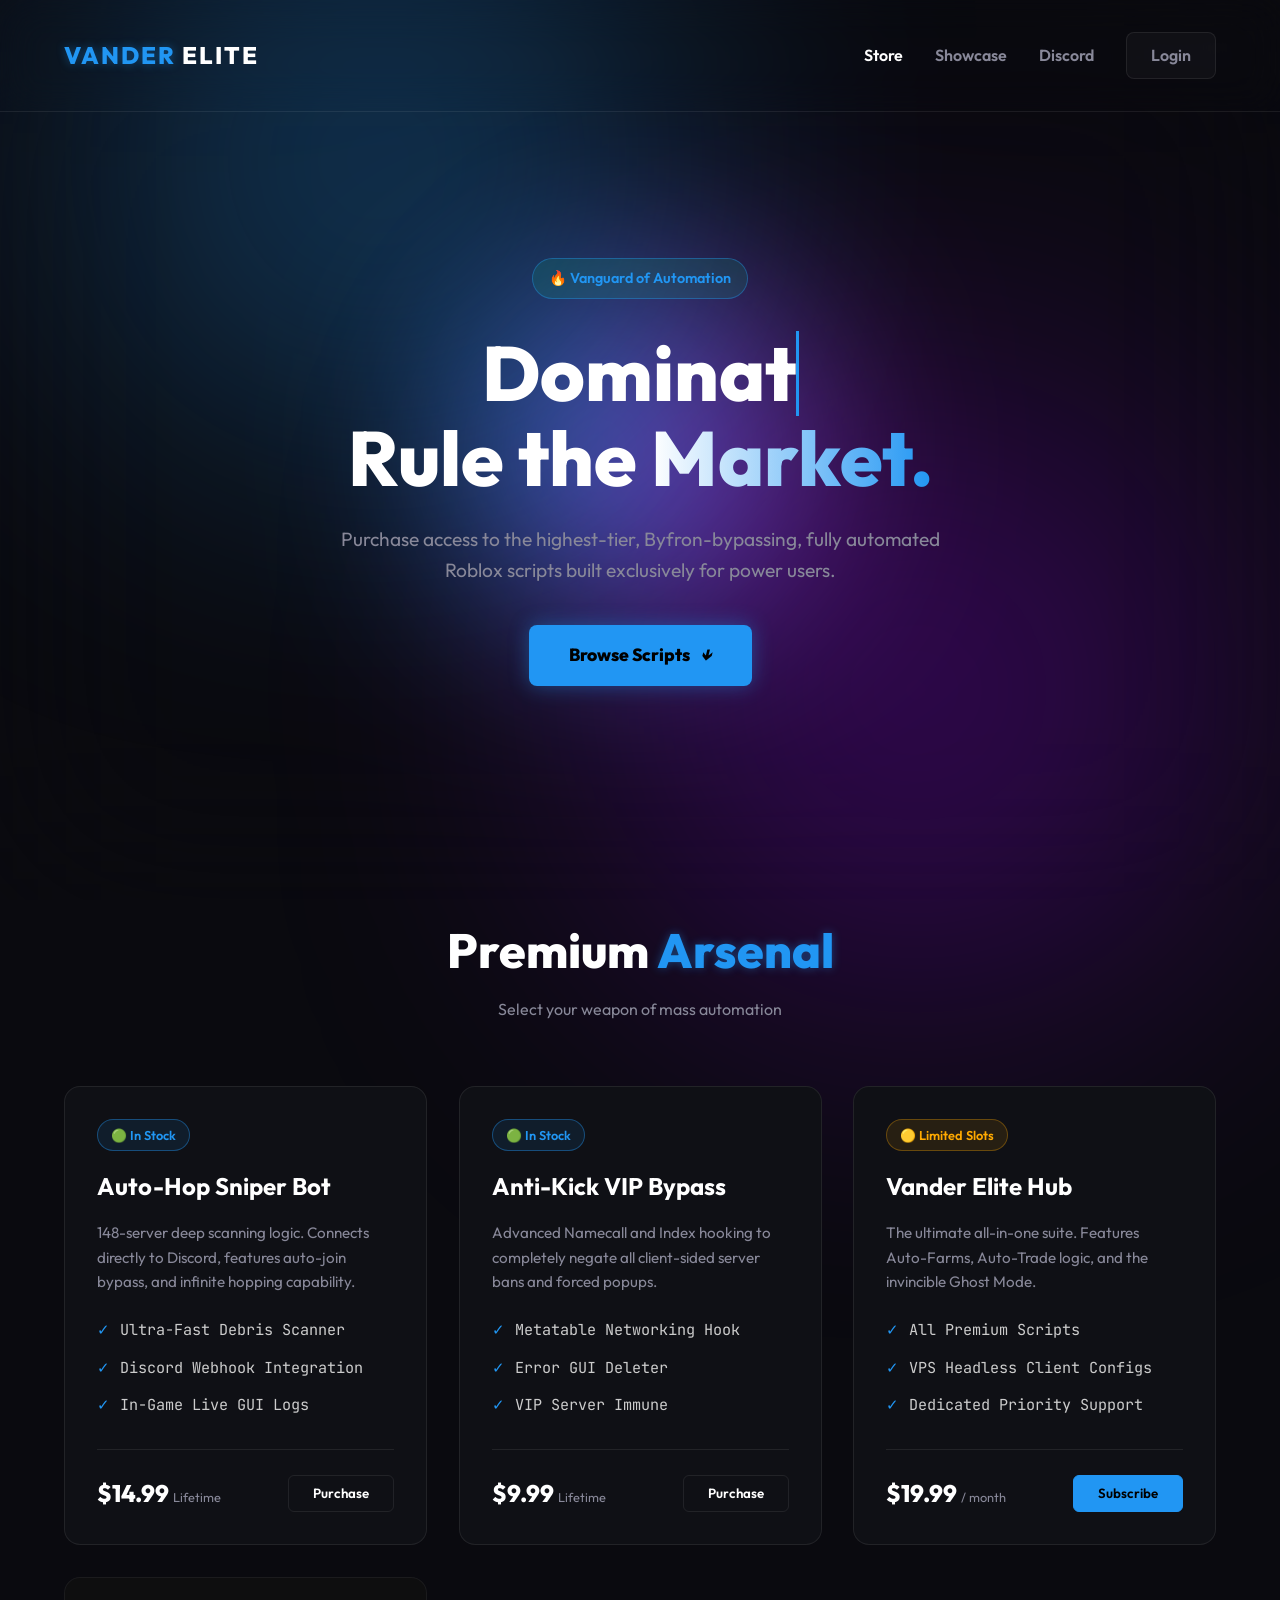
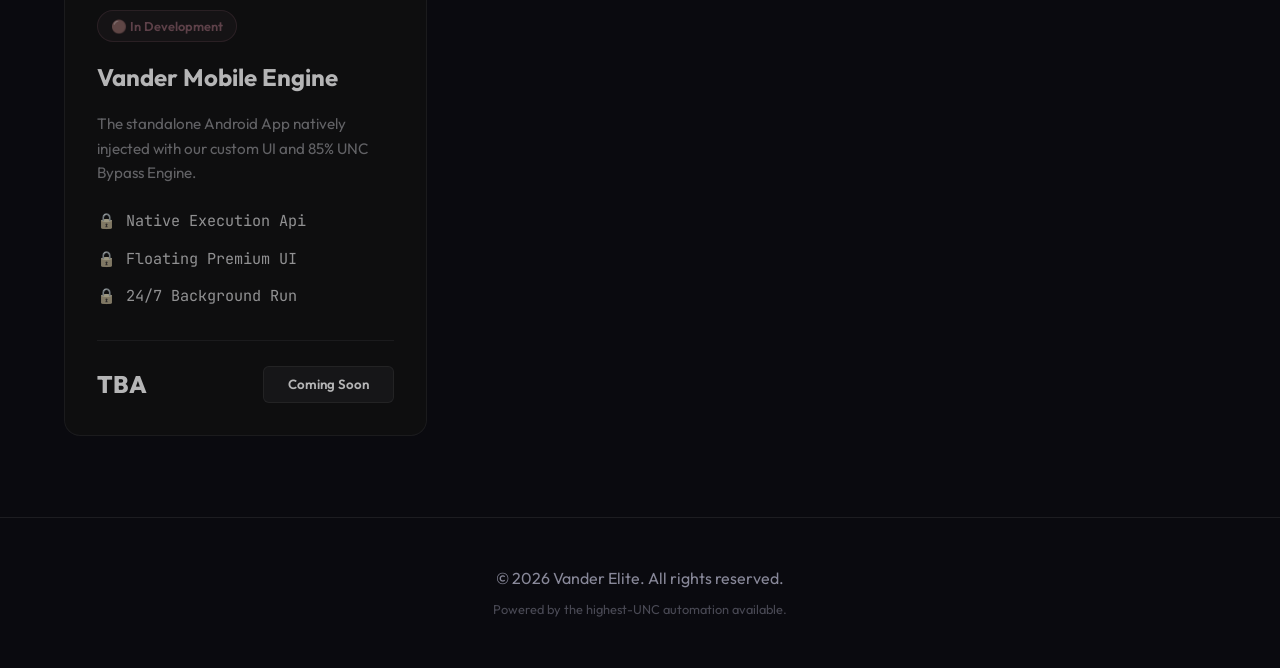
==== commit 25c47957: "Integrated REAL Supabase OAuth Handshakes for Google and Discord" ====
--- a/index.html
+++ b/index.html
@@ -168,20 +168,34 @@
             <h2>Access <span class="highlight">Vander Elite</span></h2>
             <p class="modal-subtitle">Sync your premium licenses.</p>
 
-            <div class="login-options">
-                <a href="https://discord.gg/yTX7Nh6r" target="_blank" class="btn-discord shine-fx">
+            <div class="login-tabs">
+                <button class="tab-btn active" id="tabLogin">Login</button>
+                <button class="tab-btn" id="tabSignup">Sign Up</button>
+            </div>
+
+            <div class="login-options" id="authContainer">
+                <button id="discordLogin" class="btn-discord shine-fx">
                     <img src="https://assets-global.website-files.com/6257adef93867e50d84d30e2/636e0a69f118df70ad7828d4_icon_clyde_blurple_RGB.svg"
                         alt="Discord Logo" class="discord-logo">
-                    Login with Discord
-                </a>
+                    Continue with Discord
+                </button>
+
+                <button id="googleLogin" class="btn-google shine-fx">
+                    <img src="https://upload.wikimedia.org/wikipedia/commons/c/c1/Google_%22G%22_logo.svg"
+                        alt="Google Logo" class="google-logo">
+                    Continue with Google
+                </button>
 
                 <div class="divider">
-                    <span>OR</span>
-                </div>
-
-                <form class="email-login">
-                    <input type="text" placeholder="License Key">
-                    <button type="submit" class="btn-primary"
+                    <span id="authDividerText">OR LOGIN WITH KEY</span>
+                </div>
+
+                <form class="email-login" id="authForm" onsubmit="event.preventDefault();">
+                    <input type="email" id="authEmail" class="auth-input animated-input" placeholder="Email Address"
+                        style="display: none; opacity: 0;">
+                    <input type="text" id="authKey" class="auth-input animated-input"
+                        placeholder="License Key / Password">
+                    <button type="button" class="btn-primary" id="authSubmitBtn"
                         style="width: 100%; justify-content: center; padding: 0.8rem;">Authenticate</button>
                 </form>
             </div>
@@ -229,6 +243,9 @@
 
         <!-- Particles.js Integration for extra animation depth -->
         <script src="https://cdn.jsdelivr.net/particles.js/2.0.0/particles.min.js"></script>
+        <script src="config.js"></script>
+        <!-- Supabase Auth Engine -->
+        <script src="https://cdn.jsdelivr.net/npm/@supabase/supabase-js@2"></script>
         <script src="script.js"></script>
 </body>
 
--- a/style.css
+++ b/style.css
@@ -415,10 +415,14 @@
     margin-top: 0.5rem;
     opacity: 0.5;
 }
+
 /* Modal Settings */
 .modal-overlay {
     position: fixed;
-    top: 0; left: 0; width: 100%; height: 100%;
+    top: 0;
+    left: 0;
+    width: 100%;
+    height: 100%;
     background: rgba(0, 0, 0, 0.7);
     backdrop-filter: blur(15px);
     display: flex;
@@ -429,10 +433,12 @@
     pointer-events: none;
     transition: 0.4s ease;
 }
+
 .modal-overlay.active {
     opacity: 1;
     pointer-events: all;
 }
+
 .modal-content {
     background: var(--bg-secondary);
     border: 1px solid var(--glass-border);
@@ -444,19 +450,39 @@
     text-align: center;
     transform: translateY(50px) scale(0.9);
     transition: 0.4s cubic-bezier(0.175, 0.885, 0.32, 1.275);
-    box-shadow: 0 30px 60px rgba(0,0,0,0.6);
+    box-shadow: 0 30px 60px rgba(0, 0, 0, 0.6);
     overflow: hidden;
 }
+
 .modal-overlay.active .modal-content {
     transform: translateY(0) scale(1);
 }
-.modal-content h2 { margin-bottom: 0.5rem; }
-.modal-subtitle { color: var(--text-muted); margin-bottom: 2rem; }
+
+.modal-content h2 {
+    margin-bottom: 0.5rem;
+}
+
+.modal-subtitle {
+    color: var(--text-muted);
+    margin-bottom: 2rem;
+}
+
 .btn-close {
-    position: absolute; top: 15px; right: 20px; background: none; border: none;
-    color: var(--text-muted); font-size: 2rem; cursor: pointer; transition: 0.3s;
-}
-.btn-close:hover { color: #ff3366; }
+    position: absolute;
+    top: 15px;
+    right: 20px;
+    background: none;
+    border: none;
+    color: var(--text-muted);
+    font-size: 2rem;
+    cursor: pointer;
+    transition: 0.3s;
+}
+
+.btn-close:hover {
+    color: #ff3366;
+}
+
 .btn-discord {
     background: #5865F2;
     color: white;
@@ -472,29 +498,63 @@
     transition: 0.3s;
     font-size: 1.1rem;
 }
+
 .btn-discord:hover {
     background: #4752C4;
     box-shadow: 0 0 20px rgba(88, 101, 242, 0.5);
     transform: translateY(-2px);
 }
-.discord-logo { width: 24px; height: 24px; }
+
+.discord-logo {
+    width: 24px;
+    height: 24px;
+}
+
 .divider {
-    margin: 2rem 0; color: var(--text-muted);
-    display: flex; align-items: center; text-transform: uppercase; font-size: 0.8rem;
-}
-.divider::before, .divider::after {
-    content: ""; flex: 1; border-bottom: 1px solid var(--glass-border); margin: 0 10px;
-}
+    margin: 2rem 0;
+    color: var(--text-muted);
+    display: flex;
+    align-items: center;
+    text-transform: uppercase;
+    font-size: 0.8rem;
+}
+
+.divider::before,
+.divider::after {
+    content: "";
+    flex: 1;
+    border-bottom: 1px solid var(--glass-border);
+    margin: 0 10px;
+}
+
 .email-login input {
-    width: 100%; padding: 1rem; margin-bottom: 1rem; border-radius: 8px;
-    background: var(--bg-main); border: 1px solid var(--glass-border);
-    color: var(--text-main); font-family: var(--font-mono); font-size: 1rem;
-}
+    width: 100%;
+    padding: 1rem;
+    margin-bottom: 1rem;
+    border-radius: 8px;
+    background: var(--bg-main);
+    border: 1px solid var(--glass-border);
+    color: var(--text-main);
+    font-family: var(--font-mono);
+    font-size: 1rem;
+}
+
 .email-login input:focus {
-    outline: none; border-color: var(--primary); box-shadow: 0 0 10px var(--primary-glow);
-}
-.terms { margin-top: 1.5rem; font-size: 0.8rem; color: var(--text-muted); }
-.terms a { color: var(--primary); text-decoration: none; }
+    outline: none;
+    border-color: var(--primary);
+    box-shadow: 0 0 10px var(--primary-glow);
+}
+
+.terms {
+    margin-top: 1.5rem;
+    font-size: 0.8rem;
+    color: var(--text-muted);
+}
+
+.terms a {
+    color: var(--primary);
+    text-decoration: none;
+}
 
 
 /* Scroll Reveal & Animations */
@@ -503,6 +563,7 @@
     transform: translateY(40px);
     transition: all 0.8s cubic-bezier(0.175, 0.885, 0.32, 1.275);
 }
+
 .reveal.active {
     opacity: 1;
     transform: translateY(0);
@@ -515,23 +576,37 @@
 }
 
 /* Button Shine Sweep Effect */
-.shine-fx, .btn-primary {
+.shine-fx,
+.btn-primary {
     position: relative;
     overflow: hidden;
 }
-.shine-fx::before, .btn-primary::before {
+
+.shine-fx::before,
+.btn-primary::before {
     content: "";
     position: absolute;
-    top: 0; left: -100%;
-    width: 50%; height: 100%;
+    top: 0;
+    left: -100%;
+    width: 50%;
+    height: 100%;
     background: linear-gradient(to right, transparent, rgba(255, 255, 255, 0.3), transparent);
     transform: skewX(-20deg);
     animation: shineSweep 4s infinite;
 }
+
 @keyframes shineSweep {
-    0% { left: -100%; }
-    20% { left: 200%; }
-    100% { left: 200%; }
+    0% {
+        left: -100%;
+    }
+
+    20% {
+        left: 200%;
+    }
+
+    100% {
+        left: 200%;
+    }
 }
 
 /* Custom Typewriter Caret */
@@ -543,14 +618,24 @@
     vertical-align: bottom;
     animation: blinkCaret 0.75s step-end infinite;
 }
+
 @keyframes blinkCaret {
-    from, to { border-color: transparent }
-    50% { border-color: var(--primary) }
+
+    from,
+    to {
+        border-color: transparent
+    }
+
+    50% {
+        border-color: var(--primary)
+    }
 }
 
 
 /* Fix unclickable elements caused by backgrounds */
-#blur, #blob, .bg-orb {
+#blur,
+#blob,
+.bg-orb {
     pointer-events: none;
 }
 
@@ -561,93 +646,324 @@
     cursor: pointer;
     z-index: 1001;
 }
+
 .menu-toggle .bar {
-    width: 25px; height: 3px; background-color: var(--text-main);
-    margin: 4px 0; transition: 0.3s ease; border-radius: 2px;
-}
-.menu-toggle.is-active .bar:nth-child(1) { transform: translateY(11px) rotate(45deg); }
-.menu-toggle.is-active .bar:nth-child(2) { opacity: 0; }
-.menu-toggle.is-active .bar:nth-child(3) { transform: translateY(-11px) rotate(-45deg); }
+    width: 25px;
+    height: 3px;
+    background-color: var(--text-main);
+    margin: 4px 0;
+    transition: 0.3s ease;
+    border-radius: 2px;
+}
+
+.menu-toggle.is-active .bar:nth-child(1) {
+    transform: translateY(11px) rotate(45deg);
+}
+
+.menu-toggle.is-active .bar:nth-child(2) {
+    opacity: 0;
+}
+
+.menu-toggle.is-active .bar:nth-child(3) {
+    transform: translateY(-11px) rotate(-45deg);
+}
 
 /* Mobile Responsiveness */
 @media screen and (max-width: 768px) {
-    .menu-toggle { display: flex; }
+    .menu-toggle {
+        display: flex;
+    }
+
     .nav-links {
-        position: fixed; top: 0; right: -100%; height: 100vh; width: 70%;
-        background: rgba(15, 16, 21, 0.95); backdrop-filter: blur(20px);
-        flex-direction: column; justify-content: center; align-items: center;
+        position: fixed;
+        top: 0;
+        right: -100%;
+        height: 100vh;
+        width: 70%;
+        background: rgba(15, 16, 21, 0.95);
+        backdrop-filter: blur(20px);
+        flex-direction: column;
+        justify-content: center;
+        align-items: center;
         transition: 0.5s cubic-bezier(0.175, 0.885, 0.32, 1.275);
-        border-left: 1px solid var(--glass-border); gap: 3rem; z-index: 999;
-    }
-    .nav-links.active { right: 0; }
-    .nav-links a { font-size: 1.5rem; }
-    .hero h1 { font-size: clamp(2rem, 8vw, 3rem); margin-top: 1rem;}
-    .hero { height: auto; padding: 150px 20px 100px; }
-    .btn-login { margin-top: 1rem; }
+        border-left: 1px solid var(--glass-border);
+        gap: 3rem;
+        z-index: 999;
+    }
+
+    .nav-links.active {
+        right: 0;
+    }
+
+    .nav-links a {
+        font-size: 1.5rem;
+    }
+
+    .hero h1 {
+        font-size: clamp(2rem, 8vw, 3rem);
+        margin-top: 1rem;
+    }
+
+    .hero {
+        height: auto;
+        padding: 150px 20px 100px;
+    }
+
+    .btn-login {
+        margin-top: 1rem;
+    }
+
     /* Modal responsive */
-    .modal-content { padding: 2rem; width: 95%; max-width: 400px; }
-    .btn-discord { font-size: 1rem; padding: 0.8rem; }
+    .modal-content {
+        padding: 2rem;
+        width: 95%;
+        max-width: 400px;
+    }
+
+    .btn-discord {
+        font-size: 1rem;
+        padding: 0.8rem;
+    }
 }
 
 /* Floating Particles wrapper */
 #particles-js {
-    position: fixed; width: 100vw; height: 100vh;
-    top: 0; left: 0; z-index: -1; pointer-events: none;
+    position: fixed;
+    width: 100vw;
+    height: 100vh;
+    top: 0;
+    left: 0;
+    z-index: -1;
+    pointer-events: none;
 }
 
 
 /* Checkout Application Terminal */
 .checkout-overlay {
-    background: rgba(4, 5, 8, 0.85); backdrop-filter: blur(25px);
-}
+    background: rgba(4, 5, 8, 0.85);
+    backdrop-filter: blur(25px);
+}
+
 .checkout-app {
     background: linear-gradient(135deg, rgba(15, 16, 21, 0.95), rgba(5, 6, 8, 0.98));
     border: 1px solid var(--primary-glow);
     border-radius: 20px;
-    width: 95%; max-width: 500px;
-    position: relative; overflow: hidden;
-    box-shadow: 0 40px 100px rgba(0,0,0,0.8), inset 0 0 20px rgba(33, 150, 243, 0.1);
-    transform: translateY(100px) scale(0.9); transition: 0.5s cubic-bezier(0.175, 0.885, 0.32, 1.275);
-}
-.checkout-overlay.active .checkout-app { transform: translateY(0) scale(1); }
+    width: 95%;
+    max-width: 500px;
+    position: relative;
+    overflow: hidden;
+    box-shadow: 0 40px 100px rgba(0, 0, 0, 0.8), inset 0 0 20px rgba(33, 150, 243, 0.1);
+    transform: translateY(100px) scale(0.9);
+    transition: 0.5s cubic-bezier(0.175, 0.885, 0.32, 1.275);
+}
+
+.checkout-overlay.active .checkout-app {
+    transform: translateY(0) scale(1);
+}
+
 .checkout-header {
-    background: rgba(0,0,0,0.5); padding: 1.5rem; border-bottom: 1px solid var(--glass-border);
-    display: flex; justify-content: space-between; align-items: center; position: relative;
-}
+    background: rgba(0, 0, 0, 0.5);
+    padding: 1.5rem;
+    border-bottom: 1px solid var(--glass-border);
+    display: flex;
+    justify-content: space-between;
+    align-items: center;
+    position: relative;
+}
+
 .checkout-header::before {
-    content: ""; position: absolute; bottom: -1px; left: 0; height: 1px; width: 100%;
+    content: "";
+    position: absolute;
+    bottom: -1px;
+    left: 0;
+    height: 1px;
+    width: 100%;
     background: linear-gradient(90deg, transparent, var(--primary), transparent);
 }
-.checkout-body { padding: 2rem; }
+
+.checkout-body {
+    padding: 2rem;
+}
+
 .order-summary {
-    background: rgba(255,255,255,0.02); padding: 1.5rem; border-radius: 12px;
-    border: 1px solid var(--glass-border); text-align: center; margin-bottom: 2rem;
-}
-.summary-label, .method-label {
-    font-size: 0.75rem; color: var(--text-muted); letter-spacing: 2px;
-    margin-bottom: 0.5rem; font-weight: 700;
-}
-#checkout-item-name { font-size: 1.5rem; margin-bottom: 0.5rem; }
-#checkout-item-price { font-size: 3rem; line-height: 1; margin-bottom: 1rem; }
+    background: rgba(255, 255, 255, 0.02);
+    padding: 1.5rem;
+    border-radius: 12px;
+    border: 1px solid var(--glass-border);
+    text-align: center;
+    margin-bottom: 2rem;
+}
+
+.summary-label,
+.method-label {
+    font-size: 0.75rem;
+    color: var(--text-muted);
+    letter-spacing: 2px;
+    margin-bottom: 0.5rem;
+    font-weight: 700;
+}
+
+#checkout-item-name {
+    font-size: 1.5rem;
+    margin-bottom: 0.5rem;
+}
+
+#checkout-item-price {
+    font-size: 3rem;
+    line-height: 1;
+    margin-bottom: 1rem;
+}
+
 .security-badge {
-    display: inline-block; background: rgba(0, 255, 136, 0.1); color: #00ff88;
-    padding: 0.3rem 1rem; border-radius: 50px; font-size: 0.8rem; font-weight: 600;
-}
-.method-grid { display: grid; grid-template-columns: 1fr 1fr; gap: 1rem; margin-bottom: 2rem; }
+    display: inline-block;
+    background: rgba(0, 255, 136, 0.1);
+    color: #00ff88;
+    padding: 0.3rem 1rem;
+    border-radius: 50px;
+    font-size: 0.8rem;
+    font-weight: 600;
+}
+
+.method-grid {
+    display: grid;
+    grid-template-columns: 1fr 1fr;
+    gap: 1rem;
+    margin-bottom: 2rem;
+}
+
 .pay-btn {
-    background: rgba(255,255,255,0.03); border: 1px solid var(--glass-border);
-    color: var(--text-main); padding: 1.2rem; border-radius: 12px; font-weight: 700;
-    font-family: var(--font-heading); cursor: pointer; transition: 0.3s;
-    display: flex; flex-direction: column; align-items: center; gap: 10px;
-}
-.pay-btn img { height: 30px; object-fit: contain; filter: brightness(0) invert(1); transition: 0.3s; }
-.pay-btn:hover { background: rgba(33, 150, 243, 0.1); border-color: var(--primary); transform: translateY(-3px); }
-.pay-btn:hover img { filter: none; }
-.pay-btn.active { background: var(--primary-glow); border-color: var(--primary); box-shadow: 0 0 15px rgba(33, 150, 243, 0.3); }
-.pay-btn.active img { filter: none; }
+    background: rgba(255, 255, 255, 0.03);
+    border: 1px solid var(--glass-border);
+    color: var(--text-main);
+    padding: 1.2rem;
+    border-radius: 12px;
+    font-weight: 700;
+    font-family: var(--font-heading);
+    cursor: pointer;
+    transition: 0.3s;
+    display: flex;
+    flex-direction: column;
+    align-items: center;
+    gap: 10px;
+}
+
+.pay-btn img {
+    height: 30px;
+    object-fit: contain;
+    filter: brightness(0) invert(1);
+    transition: 0.3s;
+}
+
+.pay-btn:hover {
+    background: rgba(33, 150, 243, 0.1);
+    border-color: var(--primary);
+    transform: translateY(-3px);
+}
+
+.pay-btn:hover img {
+    filter: none;
+}
+
+.pay-btn.active {
+    background: var(--primary-glow);
+    border-color: var(--primary);
+    box-shadow: 0 0 15px rgba(33, 150, 243, 0.3);
+}
+
+.pay-btn.active img {
+    filter: none;
+}
+
 .btn-generate-invoice {
-    width: 100%; background: var(--primary); color: #000; font-weight: 800; font-size: 1.2rem;
-    padding: 1.2rem; border-radius: 12px; border: none; cursor: pointer; transition: 0.3s;
-}
-.btn-generate-invoice:hover { box-shadow: 0 0 30px var(--primary-glow); transform: scale(1.02); }
-
+    width: 100%;
+    background: var(--primary);
+    color: #000;
+    font-weight: 800;
+    font-size: 1.2rem;
+    padding: 1.2rem;
+    border-radius: 12px;
+    border: none;
+    cursor: pointer;
+    transition: 0.3s;
+}
+
+.btn-generate-invoice:hover {
+    box-shadow: 0 0 30px var(--primary-glow);
+    transform: scale(1.02);
+}
+
+/* Auth Tabs & Enhanced Login Modal */
+.login-tabs {
+    display: flex;
+    justify-content: center;
+    gap: 1rem;
+    margin-bottom: 2rem;
+}
+
+.tab-btn {
+    background: transparent;
+    color: var(--text-muted);
+    border: none;
+    font-size: 1.2rem;
+    font-weight: 800;
+    cursor: pointer;
+    font-family: var(--font-heading);
+    position: relative;
+    padding-bottom: 5px;
+    transition: 0.3s;
+}
+
+.tab-btn::after {
+    content: '';
+    position: absolute;
+    bottom: 0;
+    left: 0;
+    width: 0%;
+    height: 2px;
+    background: var(--primary);
+    transition: 0.3s cubic-bezier(0.175, 0.885, 0.32, 1.275);
+}
+
+.tab-btn.active {
+    color: var(--text-main);
+}
+
+.tab-btn.active::after {
+    width: 100%;
+    box-shadow: 0 0 10px var(--primary-glow);
+}
+
+.animated-input {
+    transition: 0.4s ease;
+    transform-origin: top;
+}
+
+/* Google Button Integration */
+.btn-google {
+    background: #ffffff;
+    color: #444;
+    border: none;
+    border-radius: 8px;
+    padding: 1rem;
+    display: flex;
+    justify-content: center;
+    align-items: center;
+    gap: 12px;
+    font-weight: 700;
+    width: 100%;
+    font-size: 1.1rem;
+    cursor: pointer;
+    transition: 0.3s;
+    margin-top: 10px;
+}
+
+.btn-google:hover {
+    background: #f8f9fa;
+    transform: translateY(-2px);
+    box-shadow: 0 0 20px rgba(255, 255, 255, 0.4);
+}
+
+.google-logo {
+    width: 24px;
+    height: 24px;
+}
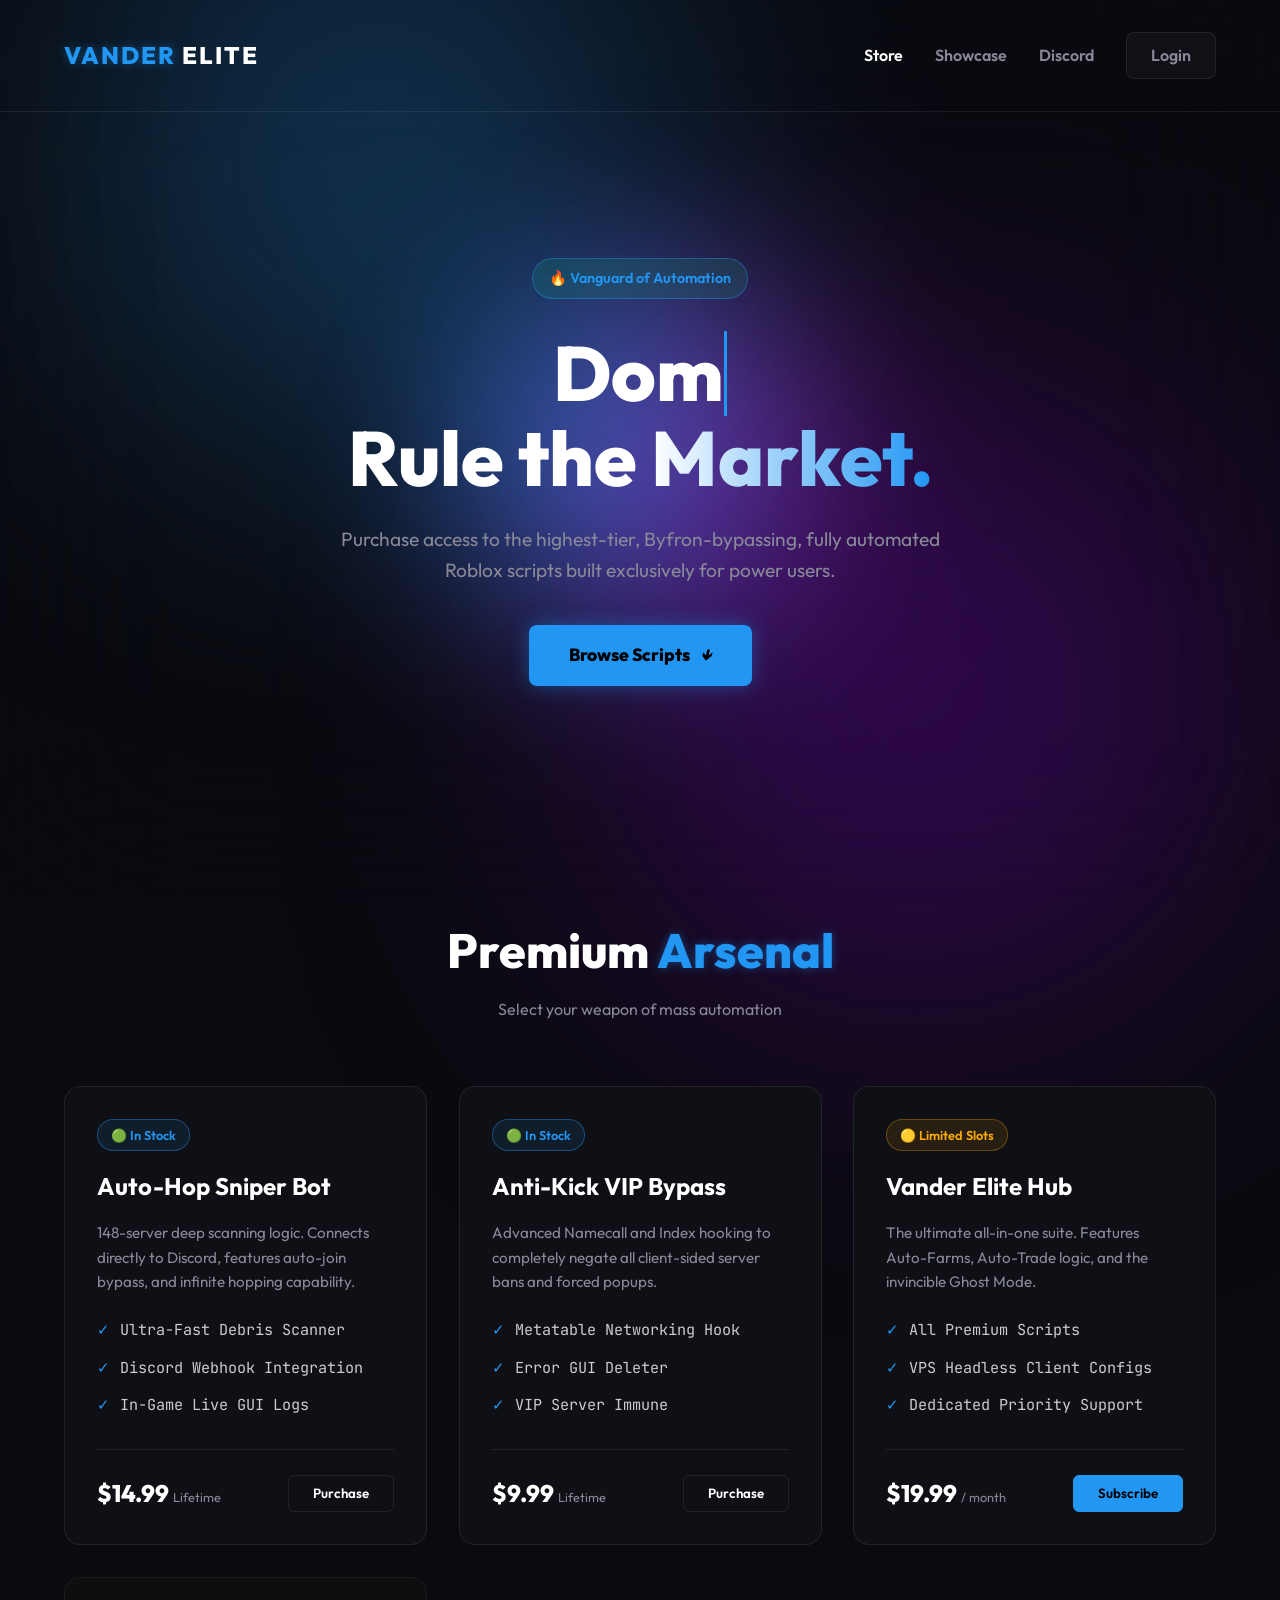
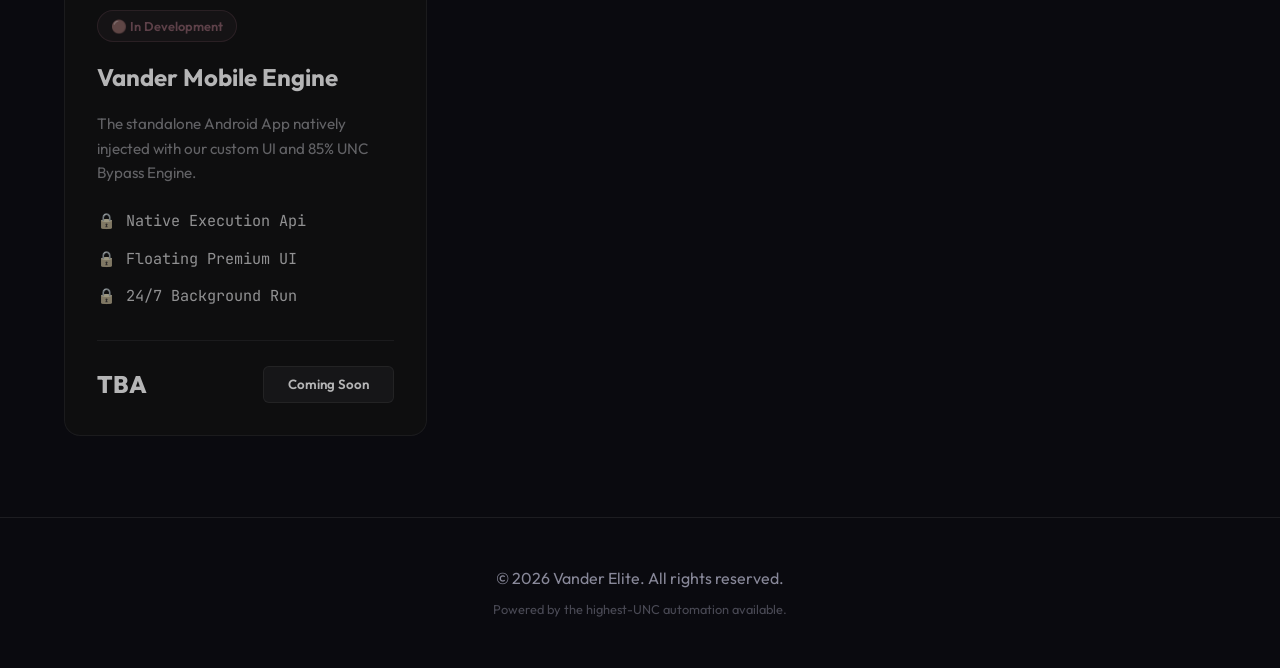
==== commit 31d87936: "Integrated REAL Supabase OAuth Engine & Hard-Fixed Logout Logic" ====
--- a/index.html
+++ b/index.html
@@ -241,11 +241,10 @@
             </div>
         </div>
 
-        <!-- Particles.js Integration for extra animation depth -->
+        <!-- SCRIPTS -->
         <script src="https://cdn.jsdelivr.net/particles.js/2.0.0/particles.min.js"></script>
+        <script src="https://cdn.jsdelivr.net/npm/@supabase/supabase-js@2"></script>
         <script src="config.js"></script>
-        <!-- Supabase Auth Engine -->
-        <script src="https://cdn.jsdelivr.net/npm/@supabase/supabase-js@2"></script>
         <script src="script.js"></script>
 </body>
 
